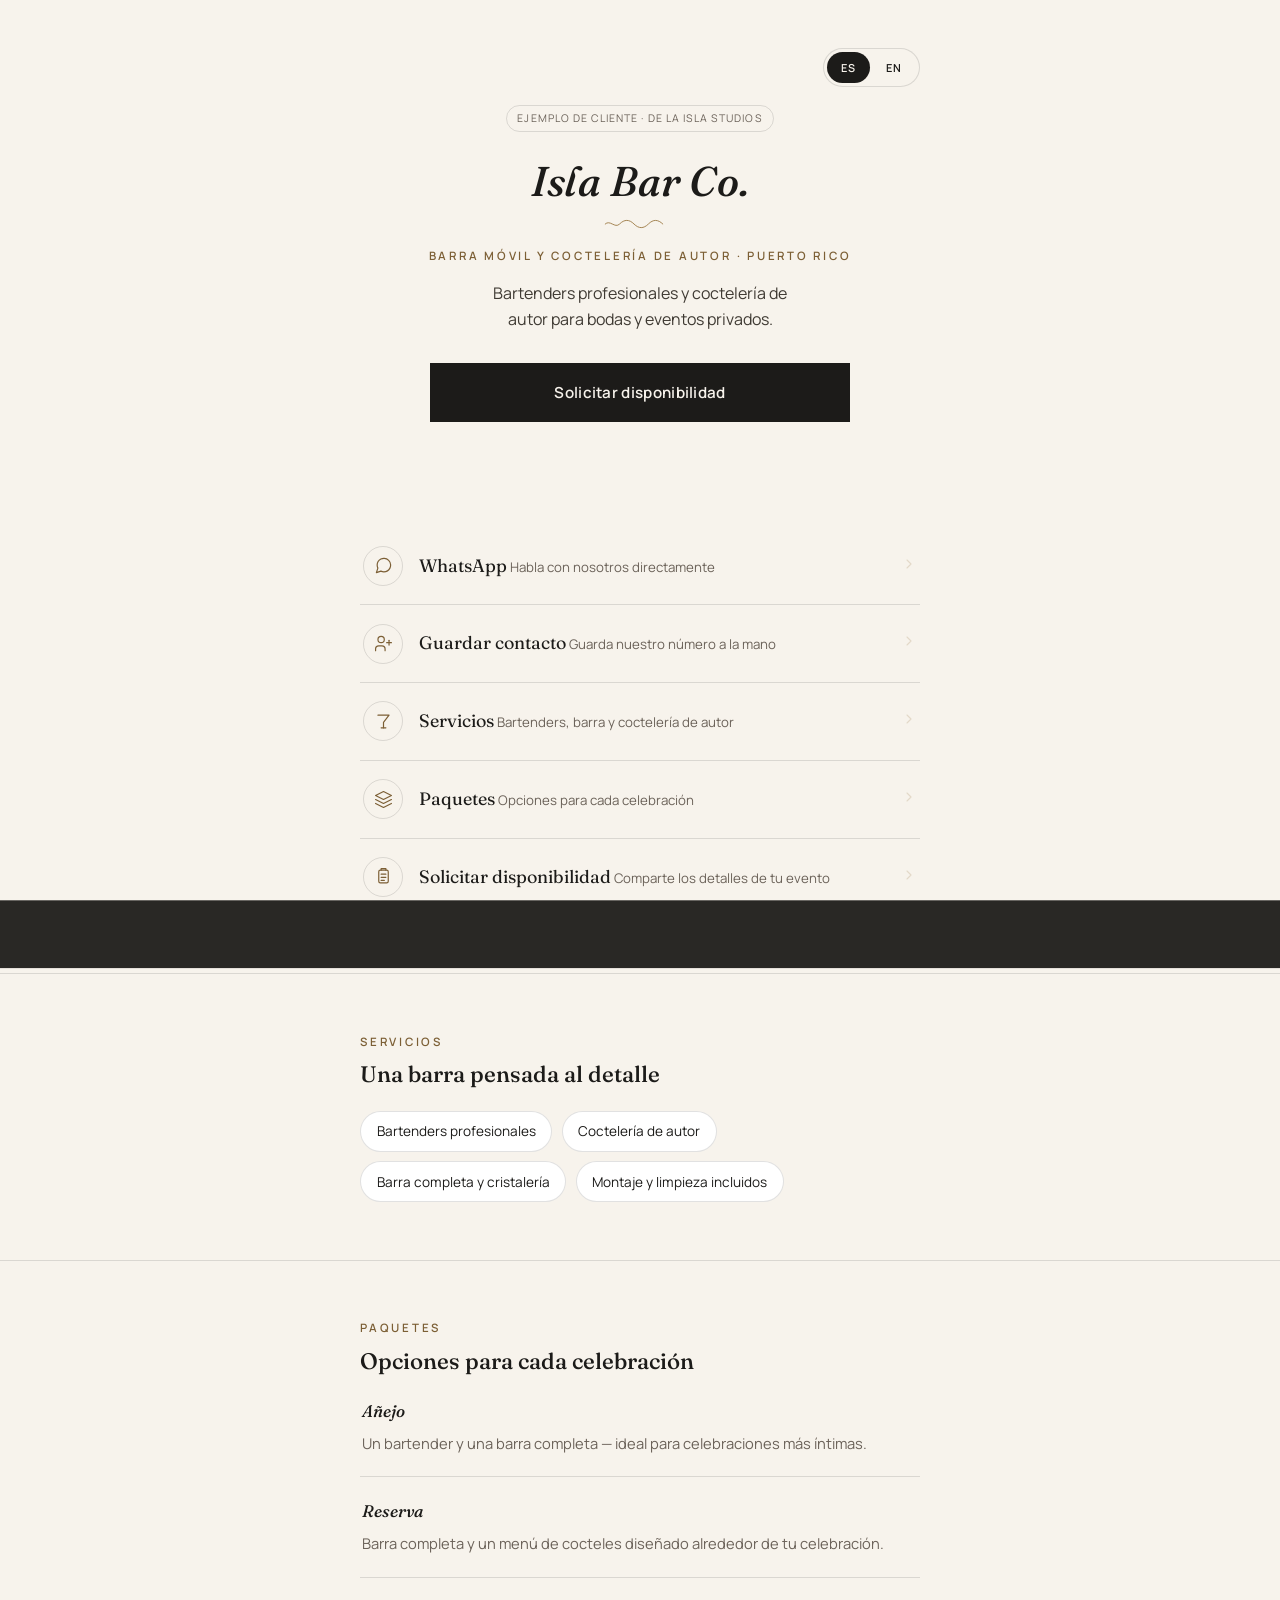
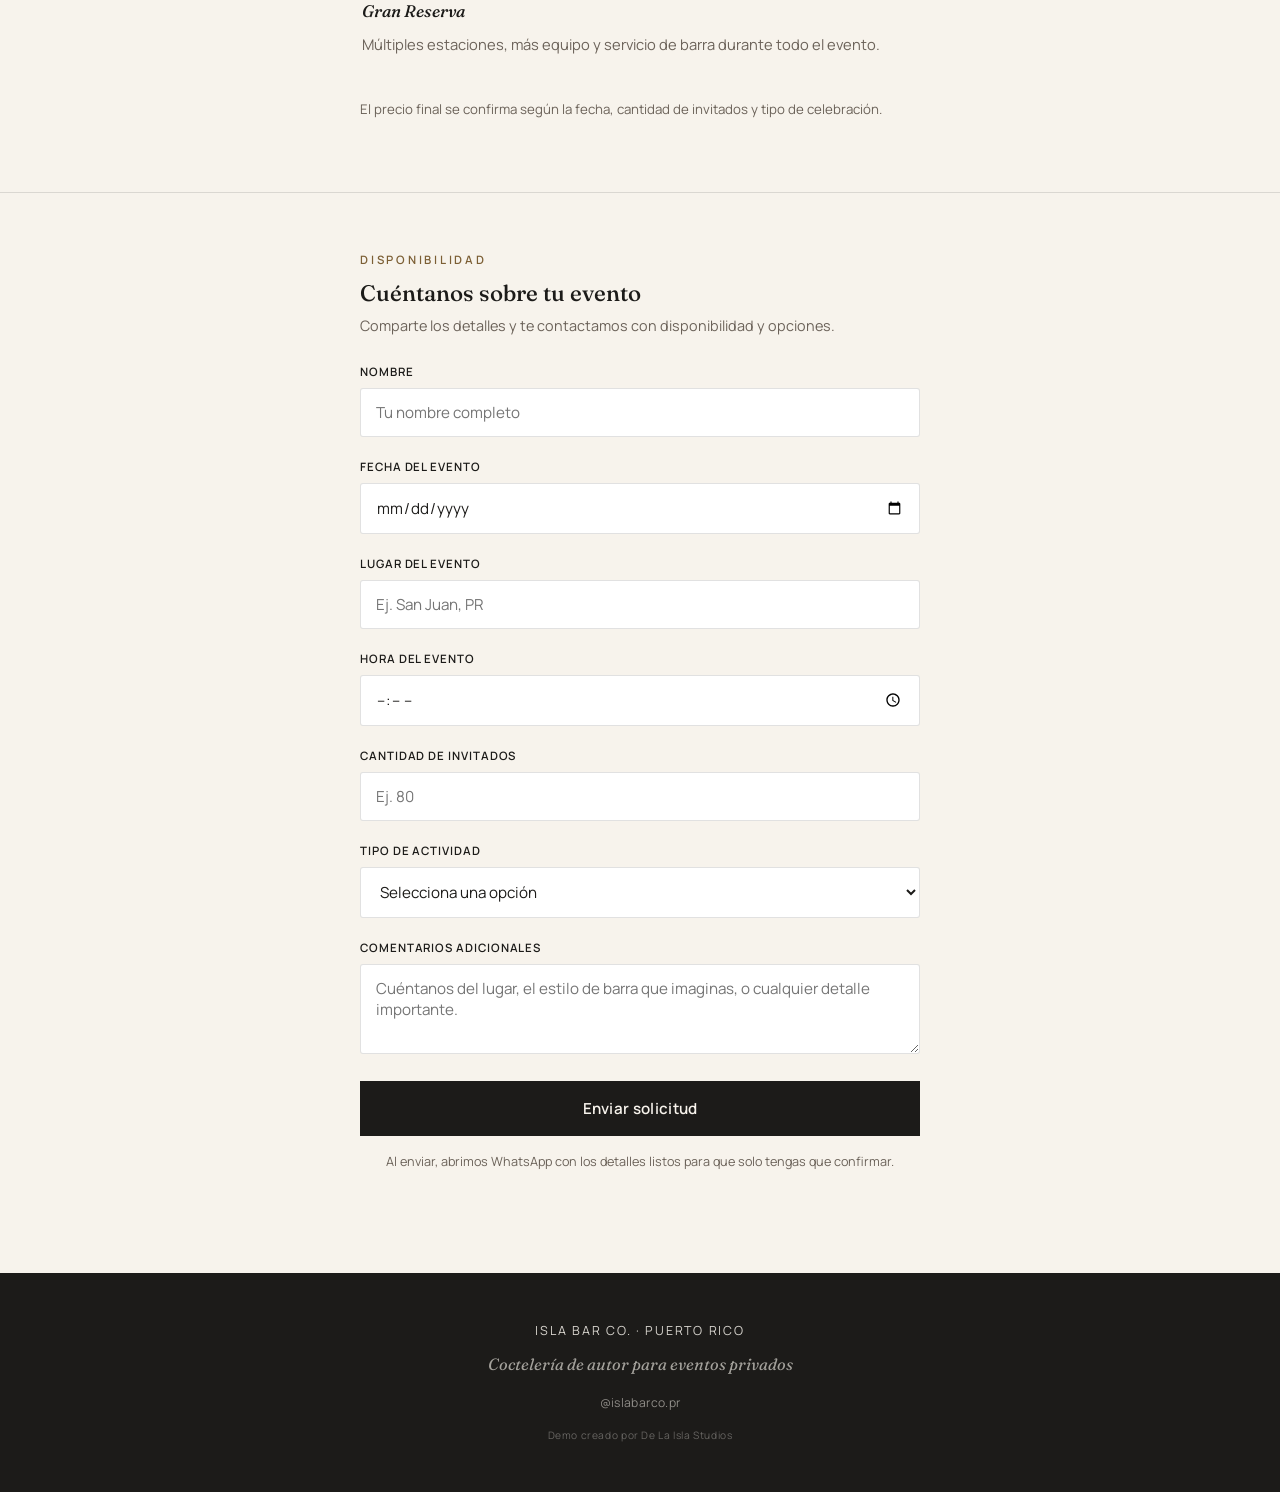
==== demos/mobile-bar/index.html @ 8f66ede6 "Initial Digital Business Card System structure" ====
<!DOCTYPE html>
<html lang="es" class="lang-es">
<head>
<meta charset="UTF-8">
<meta name="viewport" content="width=device-width, initial-scale=1, viewport-fit=cover">
<title>Isla Bar Co. | De La Isla Studios</title>
<meta name="description" content="Bartenders profesionales y coctelería de autor para bodas y eventos privados en Puerto Rico.">
<meta name="theme-color" content="#1C1B19">

<meta property="og:title" content="Isla Bar Co.">
<meta property="og:description" content="Bartenders profesionales y coctelería de autor para bodas y eventos privados en Puerto Rico.">
<meta property="og:type" content="profile">

<link rel="preconnect" href="https://fonts.googleapis.com">
<link rel="preconnect" href="https://fonts.gstatic.com" crossorigin>
<link href="https://fonts.googleapis.com/css2?family=Fraunces:ital,wght@0,400;0,500;0,600;1,400;1,500&family=Manrope:wght@300;400;500;600;700&display=swap" rel="stylesheet">

<style>
  :root{
    --ink:#1C1B19;
    --air:#F7F3EC;
    --brass:#9C7A45;
    --brass-deep:#7C5F35;
    --stone:#6B6259;
    --stone-soft:#E3D9C8;
    --line:rgba(28,27,25,.13);
    --display:"Fraunces", Georgia, serif;
    --body:"Manrope", system-ui, -apple-system, sans-serif;
    --safe-bottom:env(safe-area-inset-bottom, 0px);
  }

  *{box-sizing:border-box;}
  html{scroll-behavior:smooth;}
  body{
    margin:0;background:var(--air);color:var(--ink);
    font-family:var(--body);font-weight:400;
    line-height:1.65;-webkit-font-smoothing:antialiased;
    overflow-x:hidden;
  }
  img{display:block;max-width:100%;}
  a{color:inherit;text-decoration:none;}
  button{font-family:inherit;}

  html.lang-es .en{display:none !important;}
  html.lang-en .es{display:none !important;}

  :focus-visible{outline:2px solid var(--brass);outline-offset:3px;}

  h1,h2{font-family:var(--display);font-weight:500;margin:0;line-height:1.12;}
  p{margin:0 0 1em;}

  .sr-only{
    position:absolute;width:1px;height:1px;padding:0;margin:-1px;
    overflow:hidden;clip:rect(0,0,0,0);white-space:nowrap;border:0;
  }

  .wrap{max-width:600px;margin:0 auto;padding-inline:1.25rem;}

  .eyebrow{
    font-family:var(--body);font-weight:600;font-size:.72rem;
    letter-spacing:.24em;text-transform:uppercase;color:var(--brass-deep);
  }

  /* ---------- language toggle ---------- */
  .hero-utility{display:flex;justify-content:flex-end;margin-bottom:1rem;}
  .lang-toggle{
    display:flex;gap:2px;background:var(--air);
    border:1px solid var(--line);border-radius:999px;padding:3px;
  }
  .lang-toggle button{
    border:0;background:transparent;color:var(--ink);
    padding:8px 14px;font-size:11px;letter-spacing:.08em;font-weight:600;
    border-radius:999px;cursor:pointer;
  }
  html.lang-es .lang-toggle #btn-es,
  html.lang-en .lang-toggle #btn-en{background:var(--ink);color:var(--air);}

  /* ---------- buttons ---------- */
  .btn{
    display:flex;align-items:center;justify-content:center;gap:.6em;
    font-family:var(--body);font-weight:600;font-size:.95rem;
    letter-spacing:.02em;padding:1.05em 1.4em;
    border:1px solid var(--ink);background:var(--ink);color:var(--air);
    cursor:pointer;width:100%;transition:transform .15s ease,background .25s ease,opacity .2s ease;
  }
  .btn:active{transform:scale(.98);}
  .btn--ghost{background:transparent;color:var(--ink);border-color:var(--ink);}

  @media (hover:hover){
    .btn:hover{background:var(--brass-deep);border-color:var(--brass-deep);}
    .btn--ghost:hover{background:rgba(28,27,25,.05);border-color:var(--ink);}
  }

  .cta-stack{display:flex;flex-direction:column;gap:.65rem;}

  /* =========================================================
     HERO — brand block: wordmark, eyebrow, tagline, CTA
     ========================================================= */
  .hero{
    background:var(--air);color:var(--ink);
    text-align:center;
    padding:2.4rem 1.25rem 2.6rem;
  }

  .wordmark{
    font-family:var(--display);font-style:italic;font-weight:500;
    font-size:2.6rem;letter-spacing:.01em;display:inline-block;
  }
  .hero-wave{display:block;margin:.9rem auto 1.1rem;}
  .hero-eyebrow{display:block;margin-bottom:.9rem;}
  .hero-tagline{
    font-size:1rem;color:#3f3a33;
    max-width:32ch;margin:0 auto 1.9rem;
  }
  .hero .cta-stack{max-width:420px;margin:0 auto;}
  .demo-flag{
    display:inline-block;font-size:.66rem;letter-spacing:.1em;text-transform:uppercase;
    color:var(--stone);border:1px solid var(--line);border-radius:999px;
    padding:.35em 1em;margin-bottom:1.6rem;
  }

  /* =========================================================
     SECTION SHELL
     ========================================================= */
  .section{padding-block:3.1rem;}
  .section + .section{border-top:1px solid var(--line);}
  .section-head{margin-bottom:1.5rem;}
  .section-title{font-size:1.4rem;margin-top:.25rem;}
  .section-sub{font-size:.9rem;color:var(--stone);margin:.5rem 0 0;}

  /* =========================================================
     QUICK ACTIONS — the core navigation hub
     ========================================================= */
  .qa-list{display:flex;flex-direction:column;}
  .qa-item{
    display:flex;align-items:center;gap:1rem;
    padding:1.15rem .2rem;border-top:1px solid var(--line);
    transition:background .15s ease;
  }
  .qa-item:first-child{border-top:none;}
  .qa-item:active{background:rgba(28,27,25,.05);}
  @media (hover:hover){
    .qa-item:hover{background:rgba(28,27,25,.03);}
  }
  .qa-icon{
    flex-shrink:0;width:40px;height:40px;border-radius:50%;
    border:1px solid var(--line);display:flex;align-items:center;justify-content:center;
    color:var(--brass-deep);
  }
  .qa-icon svg{width:19px;height:19px;stroke:currentColor;fill:none;stroke-width:1.5;
    stroke-linecap:round;stroke-linejoin:round;}
  .qa-text{flex:1;min-width:0;}
  .qa-title{font-family:var(--display);font-size:1.12rem;line-height:1.2;}
  .qa-sub{font-size:.83rem;color:var(--stone);margin-top:.2rem;}
  .qa-chevron{flex-shrink:0;color:var(--stone-soft);}
  .qa-chevron svg{width:16px;height:16px;stroke:currentColor;fill:none;stroke-width:1.6;
    stroke-linecap:round;stroke-linejoin:round;}

  /* =========================================================
     SERVICIOS — chip list
     ========================================================= */
  .chip-list{display:flex;flex-wrap:wrap;gap:.6rem;}
  .chip{
    border:1px solid var(--line);padding:.6em 1.15em;font-size:.85rem;
    border-radius:999px;color:var(--ink);background:#fff;
  }

  /* =========================================================
     PAQUETES — simple tier list
     ========================================================= */
  .tier-list{display:flex;flex-direction:column;}
  .tier-item{padding:1.3rem .1rem;border-top:1px solid var(--line);}
  .tier-item:first-child{border-top:none;padding-top:0;}
  .tier-name{
    font-family:var(--display);font-style:italic;font-weight:500;font-size:1.05rem;
    color:var(--ink);margin-bottom:.35rem;
  }
  .tier-desc{font-size:.92rem;color:var(--stone);margin:0;}
  .tier-note{font-size:.83rem;color:var(--stone);margin-top:1.4rem;}

  /* =========================================================
     FORM — availability request
     ========================================================= */
  .form-field{margin-bottom:1.25rem;}
  .form-field label{
    display:block;font-size:.72rem;font-weight:600;letter-spacing:.08em;
    text-transform:uppercase;color:var(--ink);margin-bottom:.45rem;
  }
  .form-field input,
  .form-field select,
  .form-field textarea{
    width:100%;padding:.85em 1em;border:1px solid var(--line);
    background:#fff;font-family:var(--body);font-size:.95rem;
    color:var(--ink);border-radius:3px;transition:border-color .15s ease;
  }
  .form-field input:focus,
  .form-field select:focus,
  .form-field textarea:focus{border-color:var(--brass);}
  .form-field textarea{resize:vertical;min-height:90px;}
  .form-note{font-size:.79rem;color:var(--stone);margin-top:1rem;text-align:center;}
  .form-status{
    font-size:.85rem;color:var(--brass-deep);text-align:center;margin-top:.7rem;min-height:1.2em;
  }

  footer{text-align:center;padding:3rem 1.25rem calc(3rem + var(--safe-bottom));background:var(--ink);}
  .footer-brand{
    font-size:.78rem;letter-spacing:.14em;text-transform:uppercase;
    color:rgba(247,243,236,.85);margin:0 0 .6rem;
  }
  .footer-tagline{
    font-family:var(--display);font-style:italic;font-size:1.02rem;
    color:rgba(247,243,236,.62);margin:0 0 .9rem;
  }
  .footer-instagram{
    display:block;font-family:var(--body);font-weight:400;
    font-size:.76rem;letter-spacing:.03em;
    color:rgba(247,243,236,.52);margin:0 0 .9rem;
    text-decoration:none;
  }
  .footer-credit{
    font-size:.64rem;letter-spacing:.06em;text-transform:none;
    color:rgba(247,243,236,.34);margin:0;
  }

  /* =========================================================
     STICKY BOTTOM BAR
     ========================================================= */
  .sticky-bar{
    position:fixed;left:0;right:0;bottom:0;z-index:10;
    background:rgba(28,27,25,.94);backdrop-filter:blur(10px);
    padding:.7rem .9rem calc(.7rem + var(--safe-bottom));
    transform:translateY(100%);transition:transform .3s ease;
    display:flex;gap:.5rem;
  }
  .sticky-bar.visible{transform:translateY(0);}
  .sticky-bar .btn{padding:.85em 1em;font-size:.82rem;background:var(--air);color:var(--ink);border-color:var(--air);}
  .sticky-bar .btn--ghost{background:transparent;border-color:rgba(247,243,236,.4);color:var(--air);}
  @media (hover:hover){
    .sticky-bar .btn:hover{background:var(--brass);border-color:var(--brass);color:var(--air);}
    .sticky-bar .btn--ghost:hover{background:rgba(247,243,236,.08);border-color:rgba(247,243,236,.6);}
  }

  @media (prefers-reduced-motion:reduce){
    *{scroll-behavior:auto !important;transition:none !important;}
  }

  @media (min-width:640px){
    .hero{padding-top:3rem;padding-bottom:3rem;}
    .section{padding-block:3.6rem;}
  }
</style>
</head>
<body>

<!-- =========================================================
     HERO — brand block. Wordmark, positioning, primary CTA.
     ========================================================= -->
<section class="hero">
  <div class="wrap">
    <div class="hero-utility">
      <div class="lang-toggle" role="group" aria-label="Idioma / Language">
        <button id="btn-es" aria-pressed="true">ES</button>
        <button id="btn-en" aria-pressed="false">EN</button>
      </div>
    </div>

    <span class="demo-flag">
      <span class="es">Ejemplo de cliente</span><span class="en">Example client</span> · De La Isla Studios
    </span>

    <h1><span class="wordmark">Isla Bar Co.</span></h1>

    <svg class="hero-wave" width="72" height="10" viewBox="0 0 120 12" aria-hidden="true">
      <path d="M2 6c8-8 16 8 24 0s16-8 24 0 16 8 24 0 16-8 24 0" fill="none" stroke="#9C7A45" stroke-width="1.5" stroke-linecap="round"/>
    </svg>

    <p class="eyebrow hero-eyebrow">
      <span class="es">Barra móvil y coctelería de autor · Puerto Rico</span><span class="en">Mobile Bar &amp; Craft Cocktails · Puerto Rico</span>
    </p>

    <p class="hero-tagline">
      <span class="es">Bartenders profesionales y coctelería de autor para bodas y eventos privados.</span>
      <span class="en">Professional bartenders and craft cocktails for weddings and private events.</span>
    </p>

    <div class="cta-stack">
      <a class="btn" href="#cotizacion">
        <span class="es">Solicitar disponibilidad</span><span class="en">Request availability</span>
      </a>
    </div>
  </div>
</section>

<main>

<!-- =========================================================
     QUICK ACTIONS — the navigation hub
     ========================================================= -->
<section class="section" id="quick-actions">
  <div class="wrap">
    <h2 class="sr-only"><span class="es">Accesos rápidos</span><span class="en">Quick actions</span></h2>
    <div class="qa-list">

      <a class="qa-item wa-link" data-msg-es="Hola, vi la tarjeta digital de Isla Bar Co. y quisiera preguntar por disponibilidad para mi evento." data-msg-en="Hi, I saw the Isla Bar Co. digital card and wanted to ask about availability for my event."
         href="#" target="_blank" rel="noopener">
        <span class="qa-icon" aria-hidden="true">
          <svg viewBox="0 0 24 24"><path d="M21 11.5a8.38 8.38 0 0 1-.9 3.8 8.5 8.5 0 0 1-7.6 4.7 8.38 8.38 0 0 1-3.8-.9L3 21l1.9-5.7a8.38 8.38 0 0 1-.9-3.8 8.5 8.5 0 0 1 4.7-7.6 8.38 8.38 0 0 1 3.8-.9h.5a8.48 8.48 0 0 1 8 8v.5z"/></svg>
        </span>
        <span class="qa-text">
          <span class="qa-title">WhatsApp</span>
          <span class="qa-sub"><span class="es">Habla con nosotros directamente</span><span class="en">Message us directly</span></span>
        </span>
        <span class="qa-chevron" aria-hidden="true"><svg viewBox="0 0 24 24"><path d="M9 18l6-6-6-6"/></svg></span>
      </a>

      <a class="qa-item" href="./islabarco.vcf">
        <span class="qa-icon" aria-hidden="true">
          <svg viewBox="0 0 24 24"><circle cx="9" cy="7" r="4"/><path d="M2 21v-2a4 4 0 0 1 4-4h4a4 4 0 0 1 4 4v2"/><path d="M19 8v6"/><path d="M22 11h-6"/></svg>
        </span>
        <span class="qa-text">
          <span class="qa-title"><span class="es">Guardar contacto</span><span class="en">Save contact</span></span>
          <span class="qa-sub"><span class="es">Guarda nuestro número a la mano</span><span class="en">Keep our number on hand</span></span>
        </span>
        <span class="qa-chevron" aria-hidden="true"><svg viewBox="0 0 24 24"><path d="M9 18l6-6-6-6"/></svg></span>
      </a>

      <a class="qa-item" href="#servicios">
        <span class="qa-icon" aria-hidden="true">
          <svg viewBox="0 0 24 24"><path d="M5 4h14l-7 9v7"/><path d="M9 20h6"/></svg>
        </span>
        <span class="qa-text">
          <span class="qa-title"><span class="es">Servicios</span><span class="en">Services</span></span>
          <span class="qa-sub"><span class="es">Bartenders, barra y coctelería de autor</span><span class="en">Bartenders, bar setup and craft cocktails</span></span>
        </span>
        <span class="qa-chevron" aria-hidden="true"><svg viewBox="0 0 24 24"><path d="M9 18l6-6-6-6"/></svg></span>
      </a>

      <a class="qa-item" href="#paquetes">
        <span class="qa-icon" aria-hidden="true">
          <svg viewBox="0 0 24 24"><path d="M12 2 2 7l10 5 10-5-10-5z"/><path d="M2 17l10 5 10-5"/><path d="M2 12l10 5 10-5"/></svg>
        </span>
        <span class="qa-text">
          <span class="qa-title"><span class="es">Paquetes</span><span class="en">Packages</span></span>
          <span class="qa-sub"><span class="es">Opciones para cada celebración</span><span class="en">Options for every celebration</span></span>
        </span>
        <span class="qa-chevron" aria-hidden="true"><svg viewBox="0 0 24 24"><path d="M9 18l6-6-6-6"/></svg></span>
      </a>

      <a class="qa-item" href="#cotizacion">
        <span class="qa-icon" aria-hidden="true">
          <svg viewBox="0 0 24 24"><rect x="6" y="4" width="12" height="16" rx="2"/><path d="M9 4V2h6v2"/><path d="M9 9h6"/><path d="M9 13h6"/><path d="M9 17h4"/></svg>
        </span>
        <span class="qa-text">
          <span class="qa-title"><span class="es">Solicitar disponibilidad</span><span class="en">Request availability</span></span>
          <span class="qa-sub"><span class="es">Comparte los detalles de tu evento</span><span class="en">Share the details of your event</span></span>
        </span>
        <span class="qa-chevron" aria-hidden="true"><svg viewBox="0 0 24 24"><path d="M9 18l6-6-6-6"/></svg></span>
      </a>

    </div>
  </div>
</section>

<!-- =========================================================
     SERVICIOS — short preview, no long descriptions
     ========================================================= -->
<section class="section" id="servicios">
  <div class="wrap">
    <div class="section-head">
      <p class="eyebrow"><span class="es">Servicios</span><span class="en">Services</span></p>
      <h2 class="section-title"><span class="es">Una barra pensada al detalle</span><span class="en">A bar built around the details</span></h2>
    </div>
    <div class="chip-list">
      <span class="chip"><span class="es">Bartenders profesionales</span><span class="en">Professional bartenders</span></span>
      <span class="chip"><span class="es">Coctelería de autor</span><span class="en">Craft cocktails</span></span>
      <span class="chip"><span class="es">Barra completa y cristalería</span><span class="en">Full bar and glassware</span></span>
      <span class="chip"><span class="es">Montaje y limpieza incluidos</span><span class="en">Setup and cleanup included</span></span>
    </div>
  </div>
</section>

<!-- =========================================================
     PAQUETES — short tier preview, no fixed pricing
     ========================================================= -->
<section class="section" id="paquetes">
  <div class="wrap">
    <div class="section-head">
      <p class="eyebrow"><span class="es">Paquetes</span><span class="en">Packages</span></p>
      <h2 class="section-title"><span class="es">Opciones para cada celebración</span><span class="en">Options for every celebration</span></h2>
    </div>
    <div class="tier-list">
      <div class="tier-item">
        <p class="tier-name">Añejo</p>
        <p class="tier-desc">
          <span class="es">Un bartender y una barra completa — ideal para celebraciones más íntimas.</span>
          <span class="en">One bartender and a complete bar — well suited to smaller, more intimate celebrations.</span>
        </p>
      </div>
      <div class="tier-item">
        <p class="tier-name">Reserva</p>
        <p class="tier-desc">
          <span class="es">Barra completa y un menú de cocteles diseñado alrededor de tu celebración.</span>
          <span class="en">A full bar with a cocktail menu built around your celebration.</span>
        </p>
      </div>
      <div class="tier-item">
        <p class="tier-name">Gran Reserva</p>
        <p class="tier-desc">
          <span class="es">Múltiples estaciones, más equipo y servicio de barra durante todo el evento.</span>
          <span class="en">Multiple stations, a larger team, and bar service that runs the length of the event.</span>
        </p>
      </div>
    </div>
    <p class="tier-note">
      <span class="es">El precio final se confirma según la fecha, cantidad de invitados y tipo de celebración.</span>
      <span class="en">Final pricing is confirmed based on date, guest count, and type of celebration.</span>
    </p>
  </div>
</section>

<!-- =========================================================
     COTIZACIÓN / AVAILABILITY — core intake form
     ========================================================= -->
<section class="section" id="cotizacion">
  <div class="wrap">
    <div class="section-head">
      <p class="eyebrow"><span class="es">Disponibilidad</span><span class="en">Availability</span></p>
      <h2 class="section-title"><span class="es">Cuéntanos sobre tu evento</span><span class="en">Tell us about your event</span></h2>
      <p class="section-sub">
        <span class="es">Comparte los detalles y te contactamos con disponibilidad y opciones.</span>
        <span class="en">Share a few details and we'll follow up with availability and options.</span>
      </p>
    </div>

    <form id="quoteForm">
      <div class="form-field">
        <label for="f-nombre"><span class="es">Nombre</span><span class="en">Name</span></label>
        <input type="text" id="f-nombre" name="nombre" data-ph-es="Tu nombre completo" data-ph-en="Your full name" required>
      </div>

      <div class="form-field">
        <label for="f-fecha"><span class="es">Fecha del evento</span><span class="en">Event date</span></label>
        <input type="date" id="f-fecha" name="fecha" required>
      </div>

      <div class="form-field">
        <label for="f-lugar"><span class="es">Lugar del evento</span><span class="en">Event location</span></label>
        <input type="text" id="f-lugar" name="lugar" data-ph-es="Ej. San Juan, PR" data-ph-en="E.g. San Juan, PR" required>
      </div>

      <div class="form-field">
        <label for="f-hora"><span class="es">Hora del evento</span><span class="en">Event time</span></label>
        <input type="time" id="f-hora" name="hora" required>
      </div>

      <div class="form-field">
        <label for="f-invitados"><span class="es">Cantidad de invitados</span><span class="en">Guest count</span></label>
        <input type="number" id="f-invitados" name="invitados" min="1" data-ph-es="Ej. 80" data-ph-en="E.g. 80" required>
      </div>

      <div class="form-field">
        <label for="f-tipo"><span class="es">Tipo de actividad</span><span class="en">Type of event</span></label>
        <select id="f-tipo" name="tipo" required>
          <option value="" disabled selected></option>
          <option value="boda"></option>
          <option value="cumpleanos"></option>
          <option value="corporativo"></option>
          <option value="graduacion"></option>
          <option value="babyshower"></option>
          <option value="otro"></option>
        </select>
      </div>

      <div class="form-field">
        <label for="f-comentarios"><span class="es">Comentarios adicionales</span><span class="en">Additional notes</span></label>
        <textarea id="f-comentarios" name="comentarios" data-ph-es="Cuéntanos del lugar, el estilo de barra que imaginas, o cualquier detalle importante." data-ph-en="Tell us about the venue, the style of bar you're imagining, or anything else we should know."></textarea>
      </div>

      <div class="cta-stack">
        <button type="submit" class="btn"><span class="es">Enviar solicitud</span><span class="en">Send request</span></button>
      </div>

      <p class="form-note">
        <span class="es">Al enviar, abrimos WhatsApp con los detalles listos para que solo tengas que confirmar.</span>
        <span class="en">Submitting opens WhatsApp with everything filled in, ready for you to confirm.</span>
      </p>
      <p class="form-status" id="formStatus" role="status" aria-live="polite"></p>
    </form>
  </div>
</section>

</main>

<footer id="pageEnd">
  <p class="footer-brand">Isla Bar Co. · Puerto Rico</p>
  <p class="footer-tagline"><span class="es">Coctelería de autor para eventos privados</span><span class="en">Craft cocktails for private events</span></p>
  <a class="footer-instagram" href="https://www.instagram.com/islabarco.pr/" target="_blank" rel="noopener">@islabarco.pr</a>
  <p class="footer-credit"><span class="es">Demo creado por De La Isla Studios</span><span class="en">Demo built by De La Isla Studios</span></p>
</footer>

<!-- =========================================================
     STICKY BOTTOM BAR
     ========================================================= -->
<div class="sticky-bar" id="stickyBar">
  <a class="btn" style="flex:1.4;" href="#cotizacion">
    <span class="es">Solicitar disponibilidad</span><span class="en">Request availability</span>
  </a>
  <a class="btn btn--ghost wa-link" style="flex:1;" data-msg-es="Hola, vi la tarjeta digital de Isla Bar Co. y quisiera preguntar por disponibilidad para mi evento." data-msg-en="Hi, I saw the Isla Bar Co. digital card and wanted to ask about availability for my event."
     href="#" target="_blank" rel="noopener">WhatsApp</a>
</div>

<script>
  var WA_NUMBER = "17870000000";

  var ACTIVITY_LABELS = {
    es: {
      placeholder:"Selecciona una opción",
      boda:"Boda",
      cumpleanos:"Cumpleaños",
      corporativo:"Corporativo",
      graduacion:"Graduación",
      babyshower:"Baby shower / Gender reveal",
      otro:"Otro"
    },
    en: {
      placeholder:"Select an option",
      boda:"Wedding",
      cumpleanos:"Birthday",
      corporativo:"Corporate",
      graduacion:"Graduation",
      babyshower:"Baby shower / Gender reveal",
      otro:"Other"
    }
  };

  function currentLang(){
    return document.documentElement.classList.contains("lang-en") ? "en" : "es";
  }

  // language toggle — mirrors the Altura card: .lang-es / .lang-en on <html>, no reload
  (function(){
    var root = document.documentElement;
    var bEs = document.getElementById("btn-es");
    var bEn = document.getElementById("btn-en");

    function updateWhatsAppLinks(lang){
      document.querySelectorAll(".wa-link").forEach(function(link){
        var msg = lang === "en" ? link.getAttribute("data-msg-en") : link.getAttribute("data-msg-es");
        link.setAttribute("href", "https://wa.me/" + WA_NUMBER + "?text=" + encodeURIComponent(msg));
      });
    }

    function updatePlaceholders(lang){
      document.querySelectorAll("[data-ph-es]").forEach(function(field){
        var ph = lang === "en" ? field.getAttribute("data-ph-en") : field.getAttribute("data-ph-es");
        field.setAttribute("placeholder", ph);
      });
    }

    function updateActivityOptions(lang){
      var select = document.getElementById("f-tipo");
      if(!select){ return; }
      var labels = ACTIVITY_LABELS[lang];

      Array.prototype.forEach.call(select.options, function(option){
        if(option.value === ""){
          option.text = labels.placeholder;
        } else if(labels[option.value]){
          option.text = labels[option.value];
        }
      });
    }

    function setLang(lang){
      root.classList.remove("lang-es", "lang-en");
      root.classList.add("lang-" + lang);
      root.setAttribute("lang", lang);
      bEs.setAttribute("aria-pressed", String(lang === "es"));
      bEn.setAttribute("aria-pressed", String(lang === "en"));

      try{
        window.localStorage.setItem("islabar-card-lang", lang);
      }catch(e){}

      updateWhatsAppLinks(lang);
      updatePlaceholders(lang);
      updateActivityOptions(lang);
    }

    bEs.addEventListener("click", function(){ setLang("es"); });
    bEn.addEventListener("click", function(){ setLang("en"); });

    try{
      var saved = window.localStorage.getItem("islabar-card-lang");
      setLang(saved === "en" ? "en" : "es");
    }catch(e){
      setLang("es");
    }
  })();

  // sticky bar: hidden while hero CTA / final footer are in view, visible otherwise
  (function(){
    var bar = document.getElementById("stickyBar");
    var hero = document.querySelector(".hero");
    var finalCta = document.getElementById("pageEnd");
    if(!bar || !hero || !finalCta){ return; }

    var heroVisible = true;
    var finalVisible = false;

    function update(){
      bar.classList.toggle("visible", !heroVisible && !finalVisible);
    }

    var heroObserver = new IntersectionObserver(function(entries){
      heroVisible = entries[0].isIntersecting;
      update();
    });
    heroObserver.observe(hero);

    var finalObserver = new IntersectionObserver(function(entries){
      finalVisible = entries[0].isIntersecting;
      update();
    }, { rootMargin: "0px" });
    finalObserver.observe(finalCta);
  })();

  // availability form: build a structured, language-aware WhatsApp message from the intake fields
  (function(){
    var form = document.getElementById("quoteForm");
    var status = document.getElementById("formStatus");
    if(!form){ return; }

    form.addEventListener("submit", function(e){
      e.preventDefault();

      var lang = currentLang();

      var nombre = document.getElementById("f-nombre").value.trim();
      var fecha = document.getElementById("f-fecha").value;
      var lugar = document.getElementById("f-lugar").value.trim();
      var hora = document.getElementById("f-hora").value;
      var invitados = document.getElementById("f-invitados").value;
      var tipoSelect = document.getElementById("f-tipo");
      var tipo = tipoSelect.options[tipoSelect.selectedIndex].text;
      var comentarios = document.getElementById("f-comentarios").value.trim();

      var lines;

      if(lang === "en"){
        lines = [
          "Hi, I'd like to request availability for my event with Isla Bar Co.",
          "",
          "Name: " + nombre,
          "Event date: " + fecha,
          "Event location: " + lugar,
          "Event time: " + hora,
          "Guest count: " + invitados,
          "Type of event: " + tipo
        ];
        if(comentarios){
          lines.push("Additional notes: " + comentarios);
        }
      } else {
        lines = [
          "Hola, quisiera solicitar disponibilidad para mi evento con Isla Bar Co.",
          "",
          "Nombre: " + nombre,
          "Fecha del evento: " + fecha,
          "Lugar del evento: " + lugar,
          "Hora del evento: " + hora,
          "Cantidad de invitados: " + invitados,
          "Tipo de actividad: " + tipo
        ];
        if(comentarios){
          lines.push("Comentarios adicionales: " + comentarios);
        }
      }

      var message = encodeURIComponent(lines.join("\n"));
      var url = "https://wa.me/" + WA_NUMBER + "?text=" + message;

      status.textContent = lang === "en"
        ? "Great — opening WhatsApp with your event details."
        : "Perfecto — abriendo WhatsApp con los detalles de tu evento.";

      window.open(url, "_blank");
    });
  })();
</script>

</body>
</html>
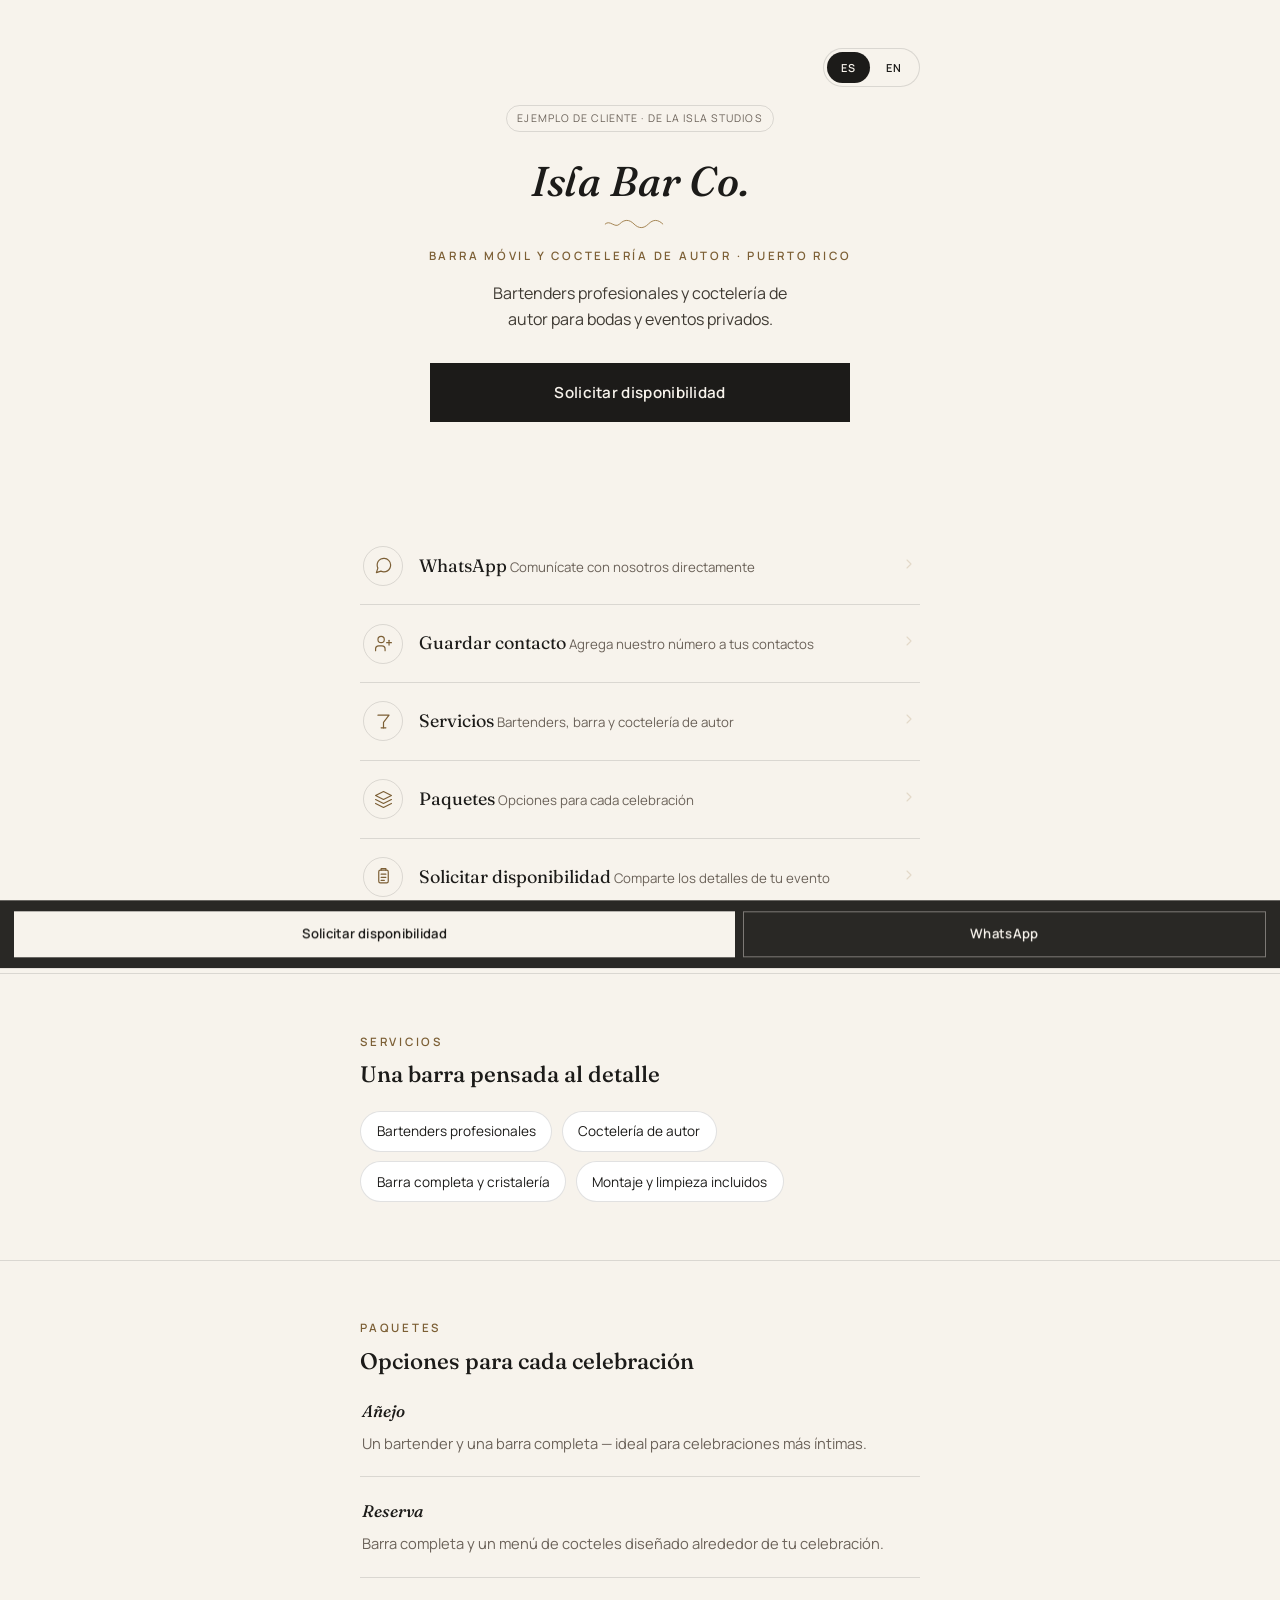
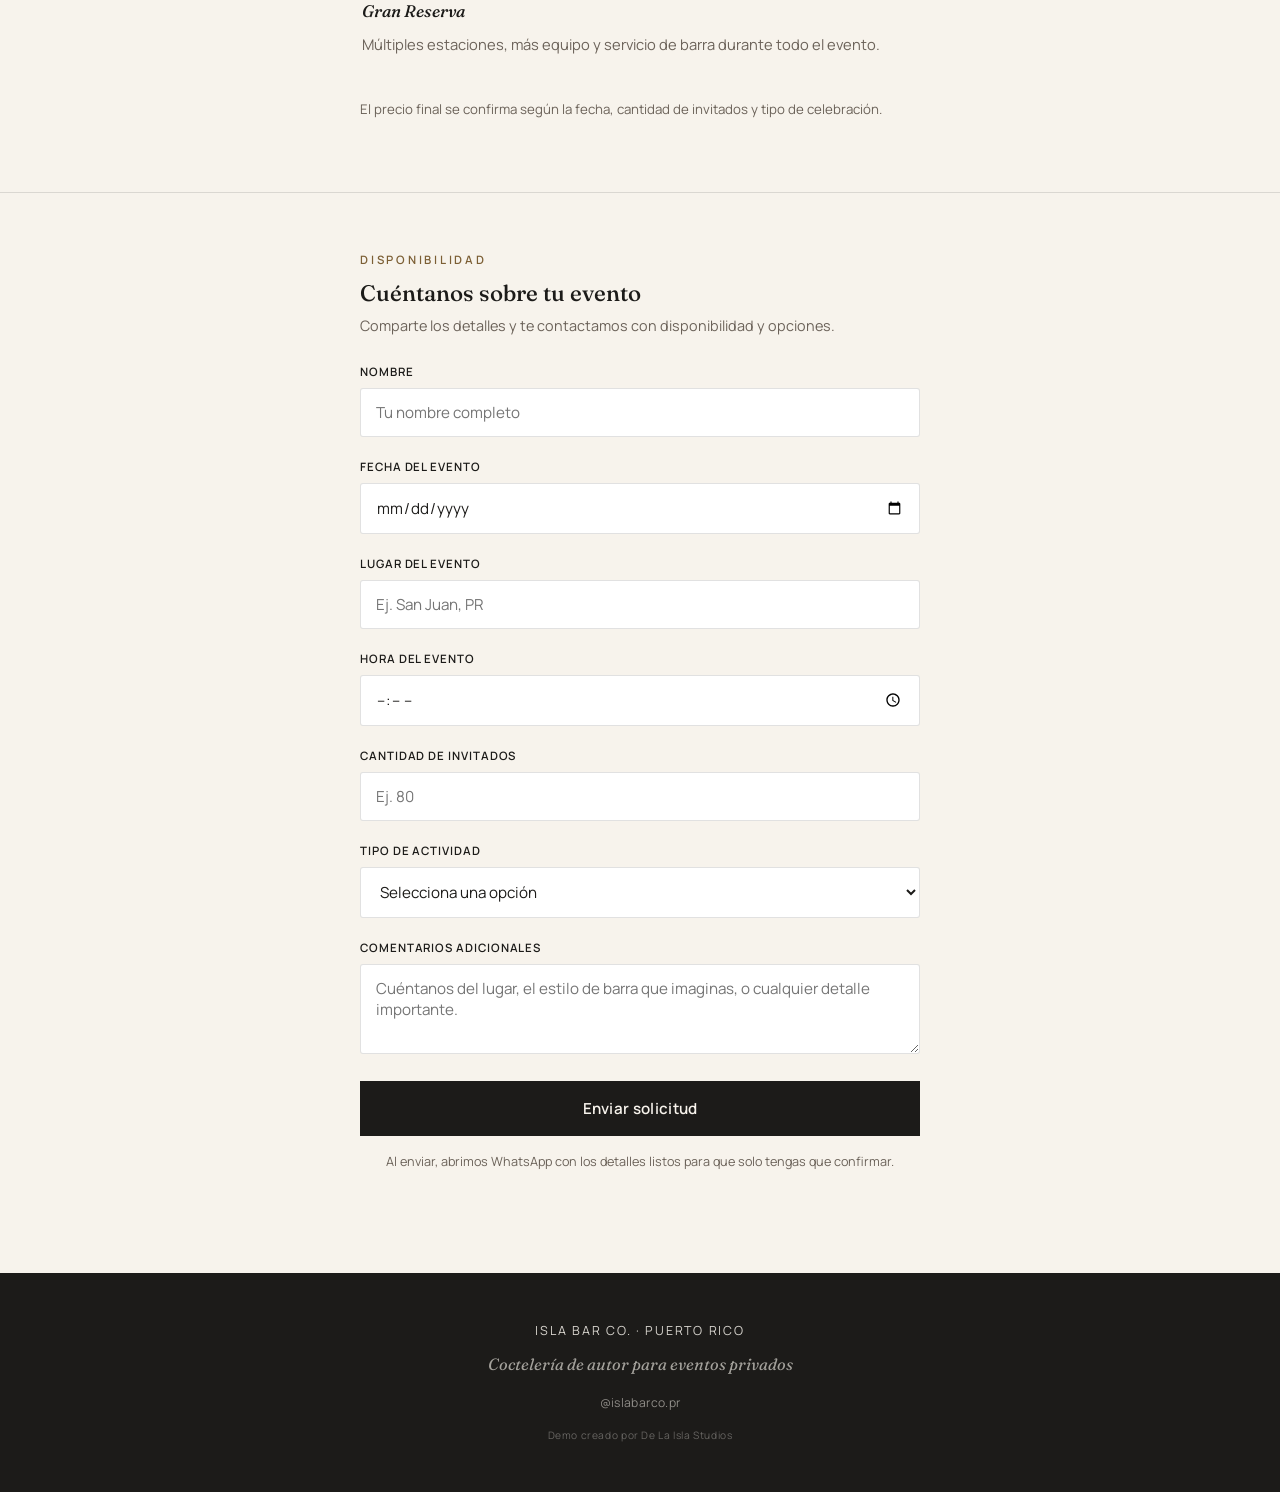
==== commit 738d2f9e: "Finalize mobile bar demo" ====
--- a/demos/mobile-bar/index.html
+++ b/demos/mobile-bar/index.html
@@ -308,7 +308,7 @@
         </span>
         <span class="qa-text">
           <span class="qa-title">WhatsApp</span>
-          <span class="qa-sub"><span class="es">Habla con nosotros directamente</span><span class="en">Message us directly</span></span>
+          <span class="qa-sub"><span class="es">Comunícate con nosotros directamente</span><span class="en">Message us directly</span></span>
         </span>
         <span class="qa-chevron" aria-hidden="true"><svg viewBox="0 0 24 24"><path d="M9 18l6-6-6-6"/></svg></span>
       </a>
@@ -319,7 +319,7 @@
         </span>
         <span class="qa-text">
           <span class="qa-title"><span class="es">Guardar contacto</span><span class="en">Save contact</span></span>
-          <span class="qa-sub"><span class="es">Guarda nuestro número a la mano</span><span class="en">Keep our number on hand</span></span>
+          <span class="qa-sub"><span class="es">Agrega nuestro número a tus contactos</span><span class="en">Add our number to your contacts</span></span>
         </span>
         <span class="qa-chevron" aria-hidden="true"><svg viewBox="0 0 24 24"><path d="M9 18l6-6-6-6"/></svg></span>
       </a>
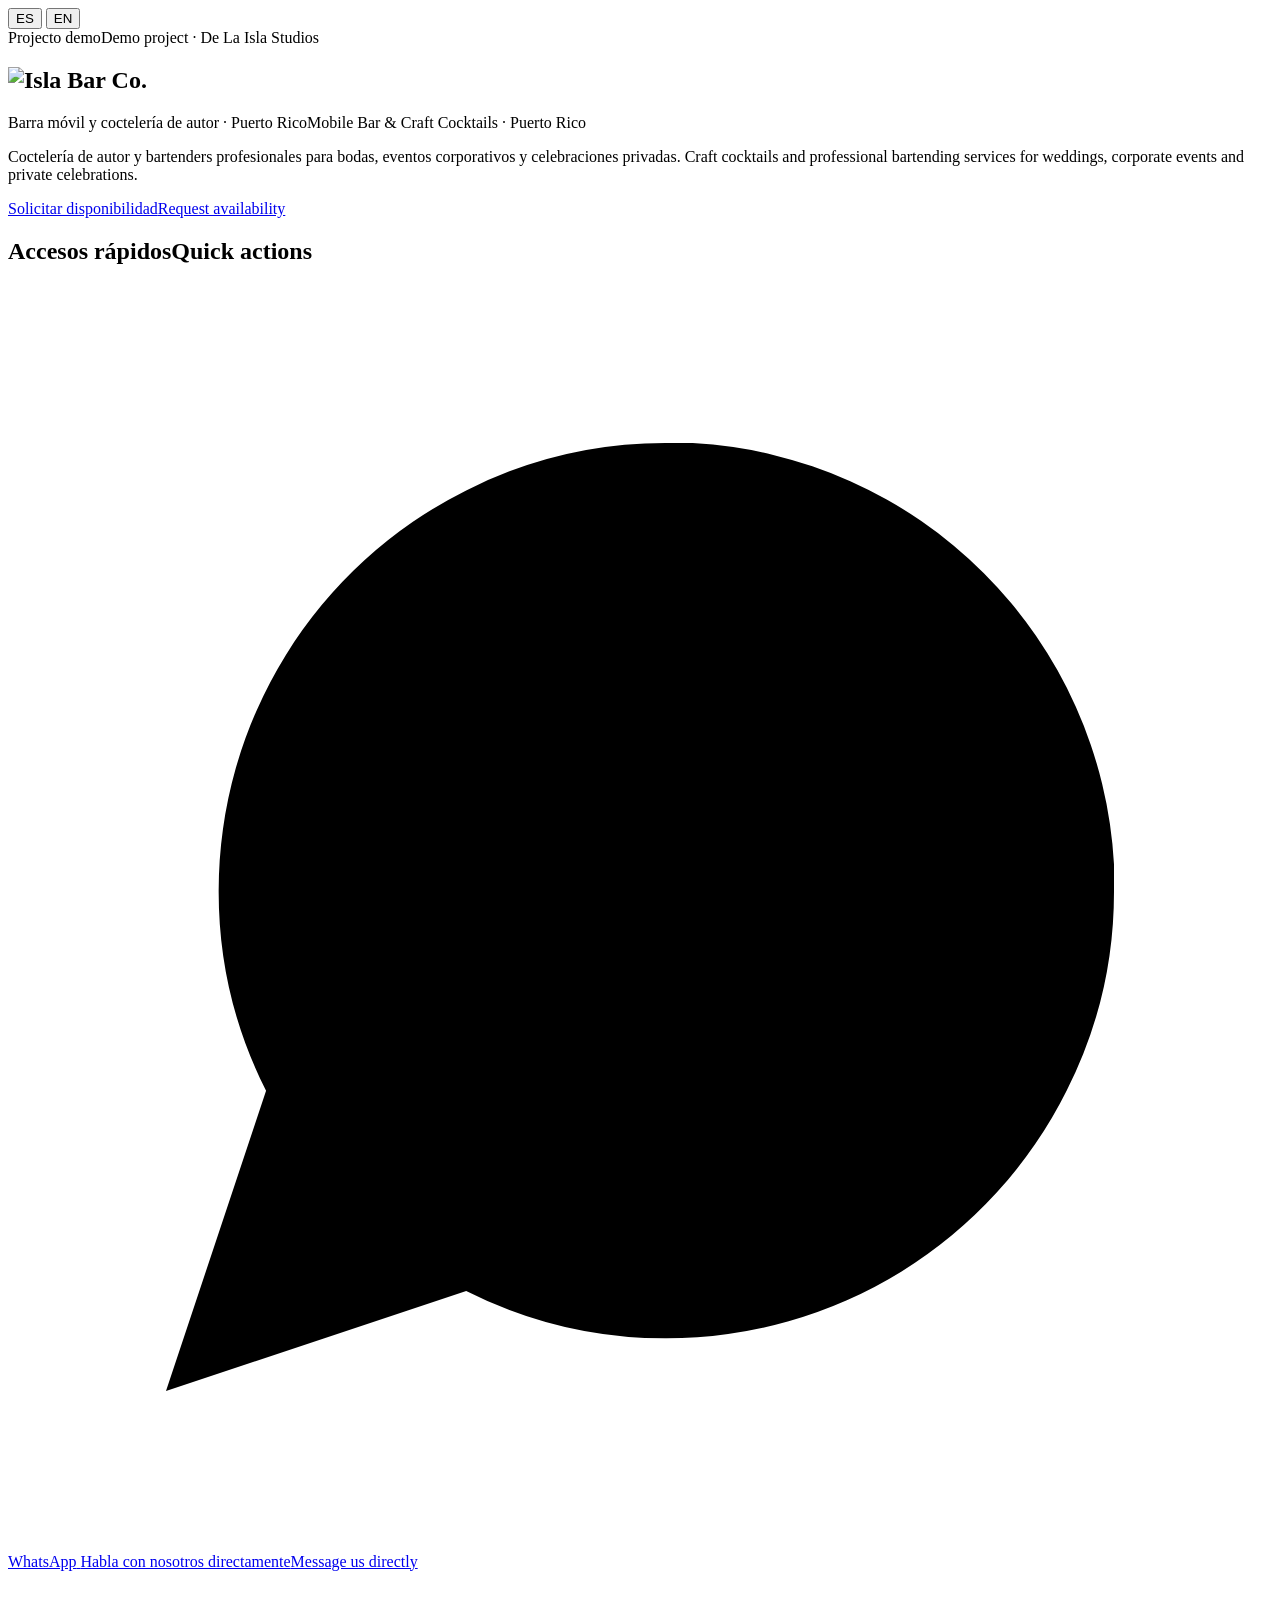
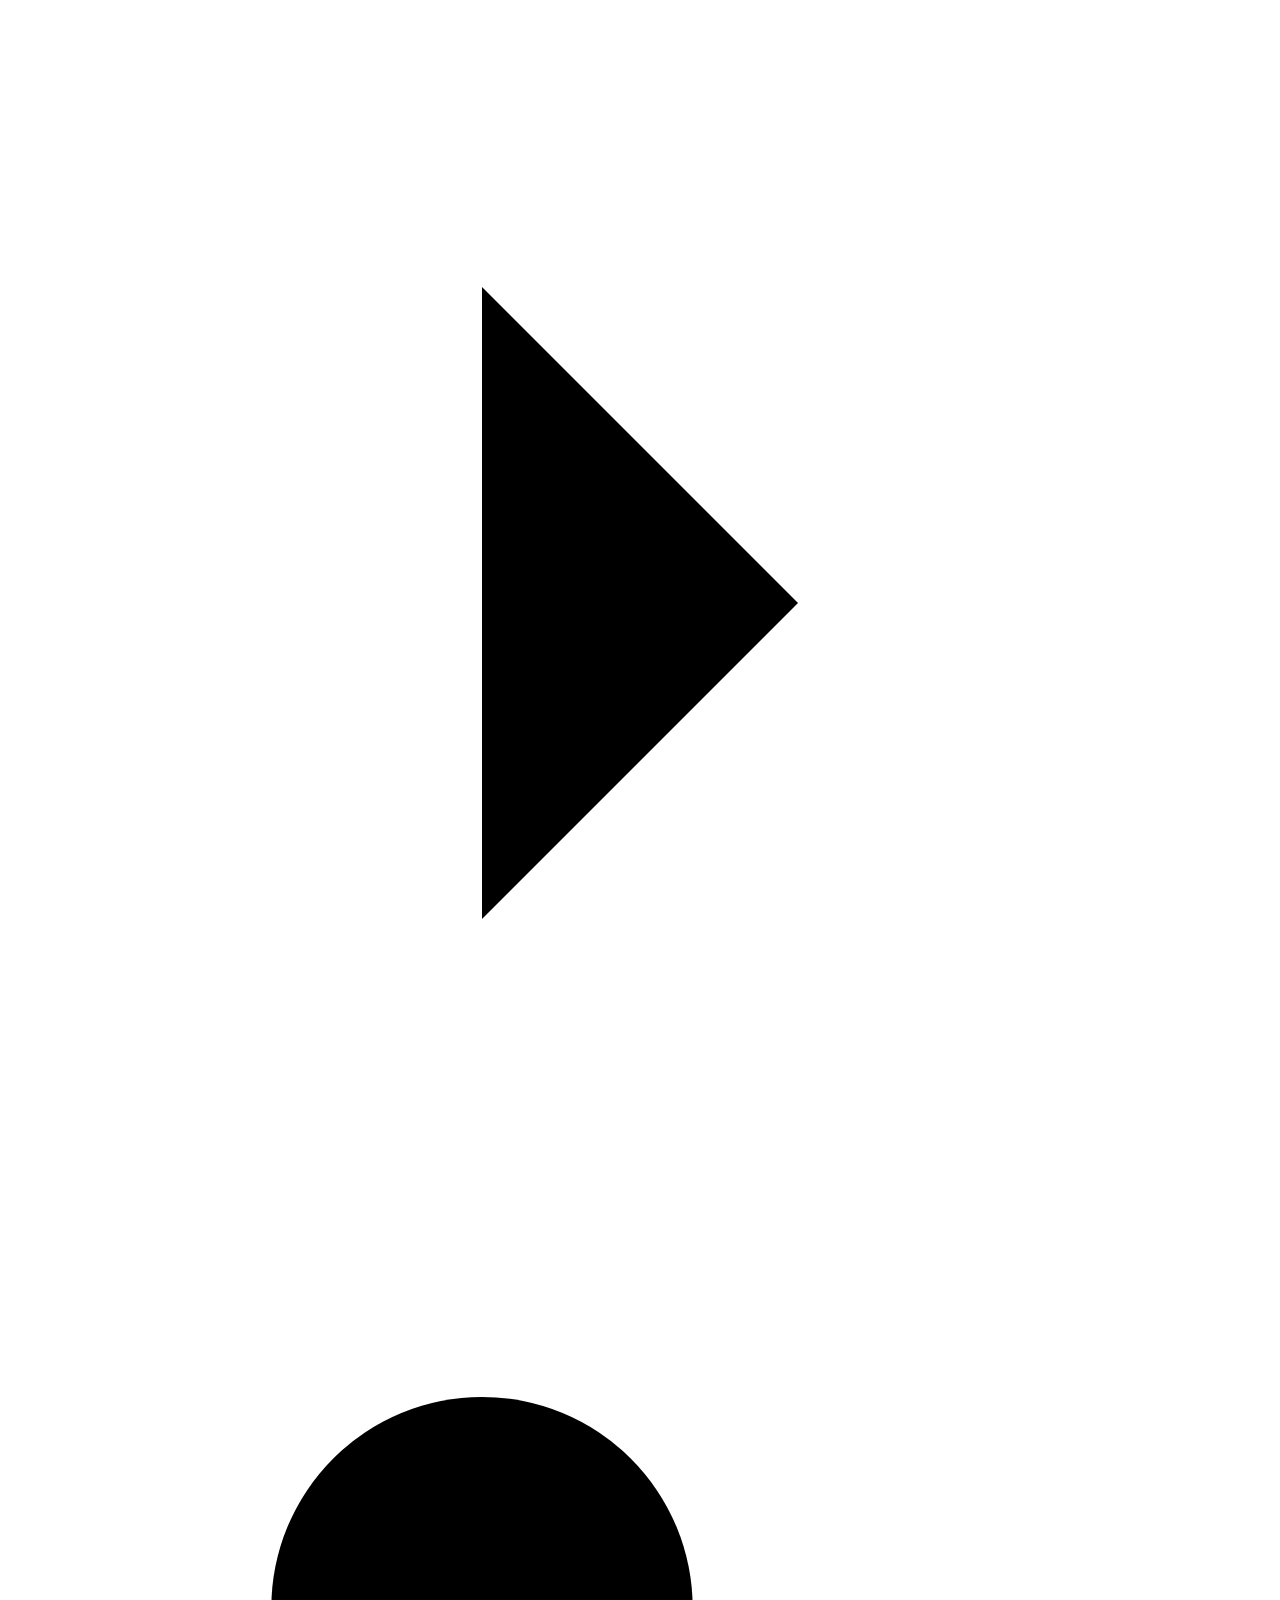
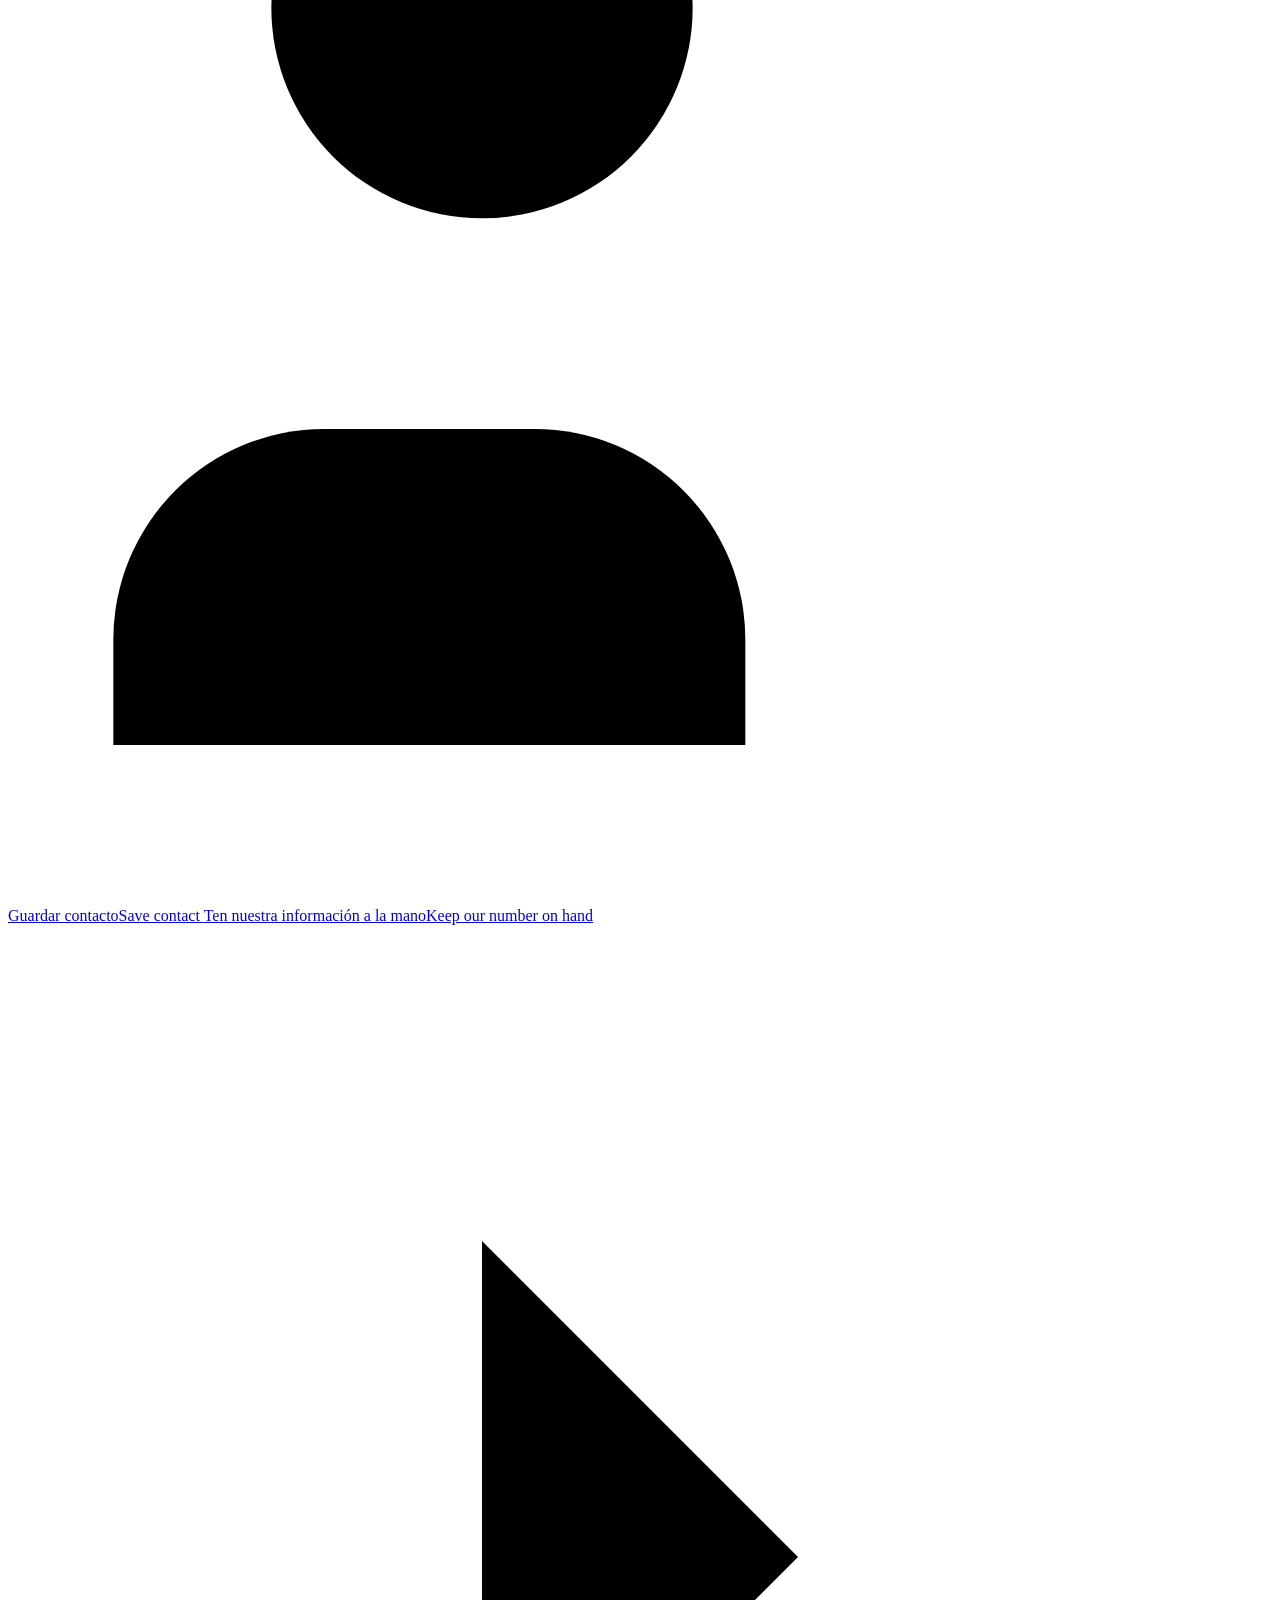
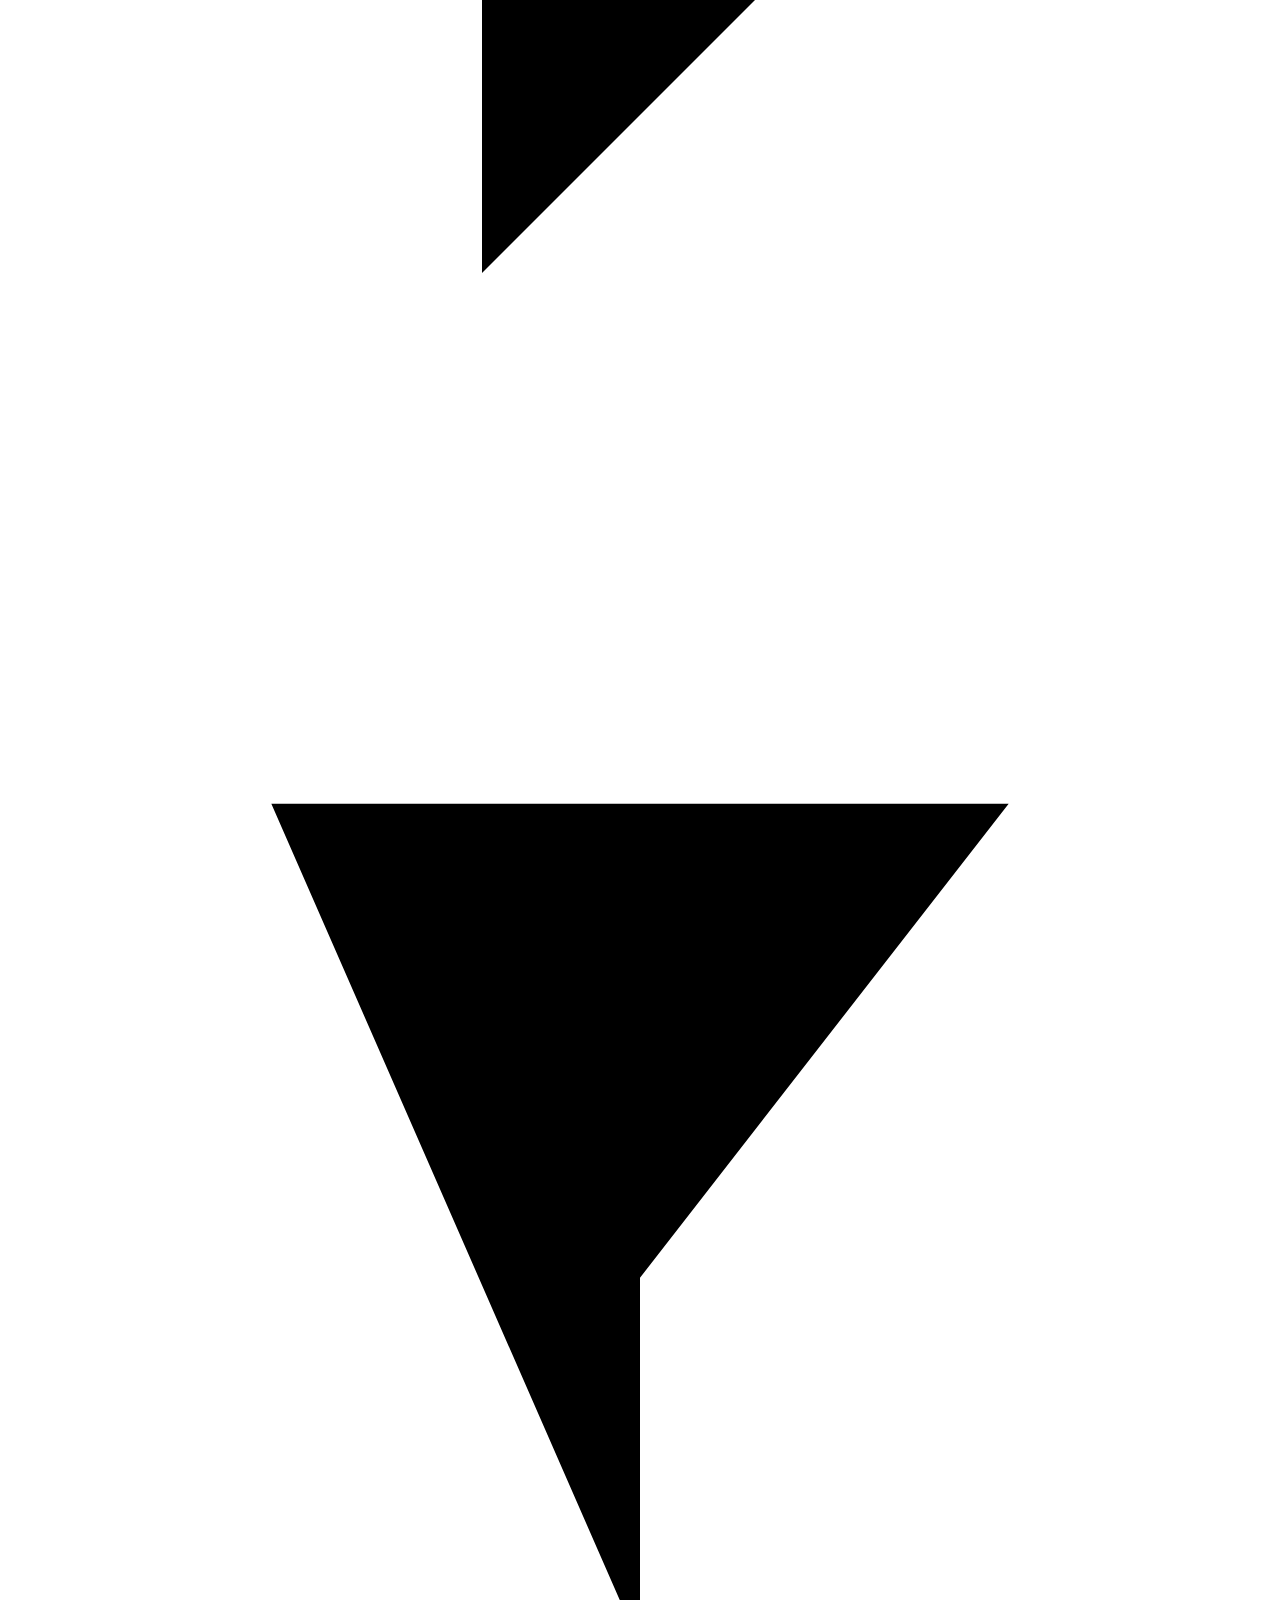
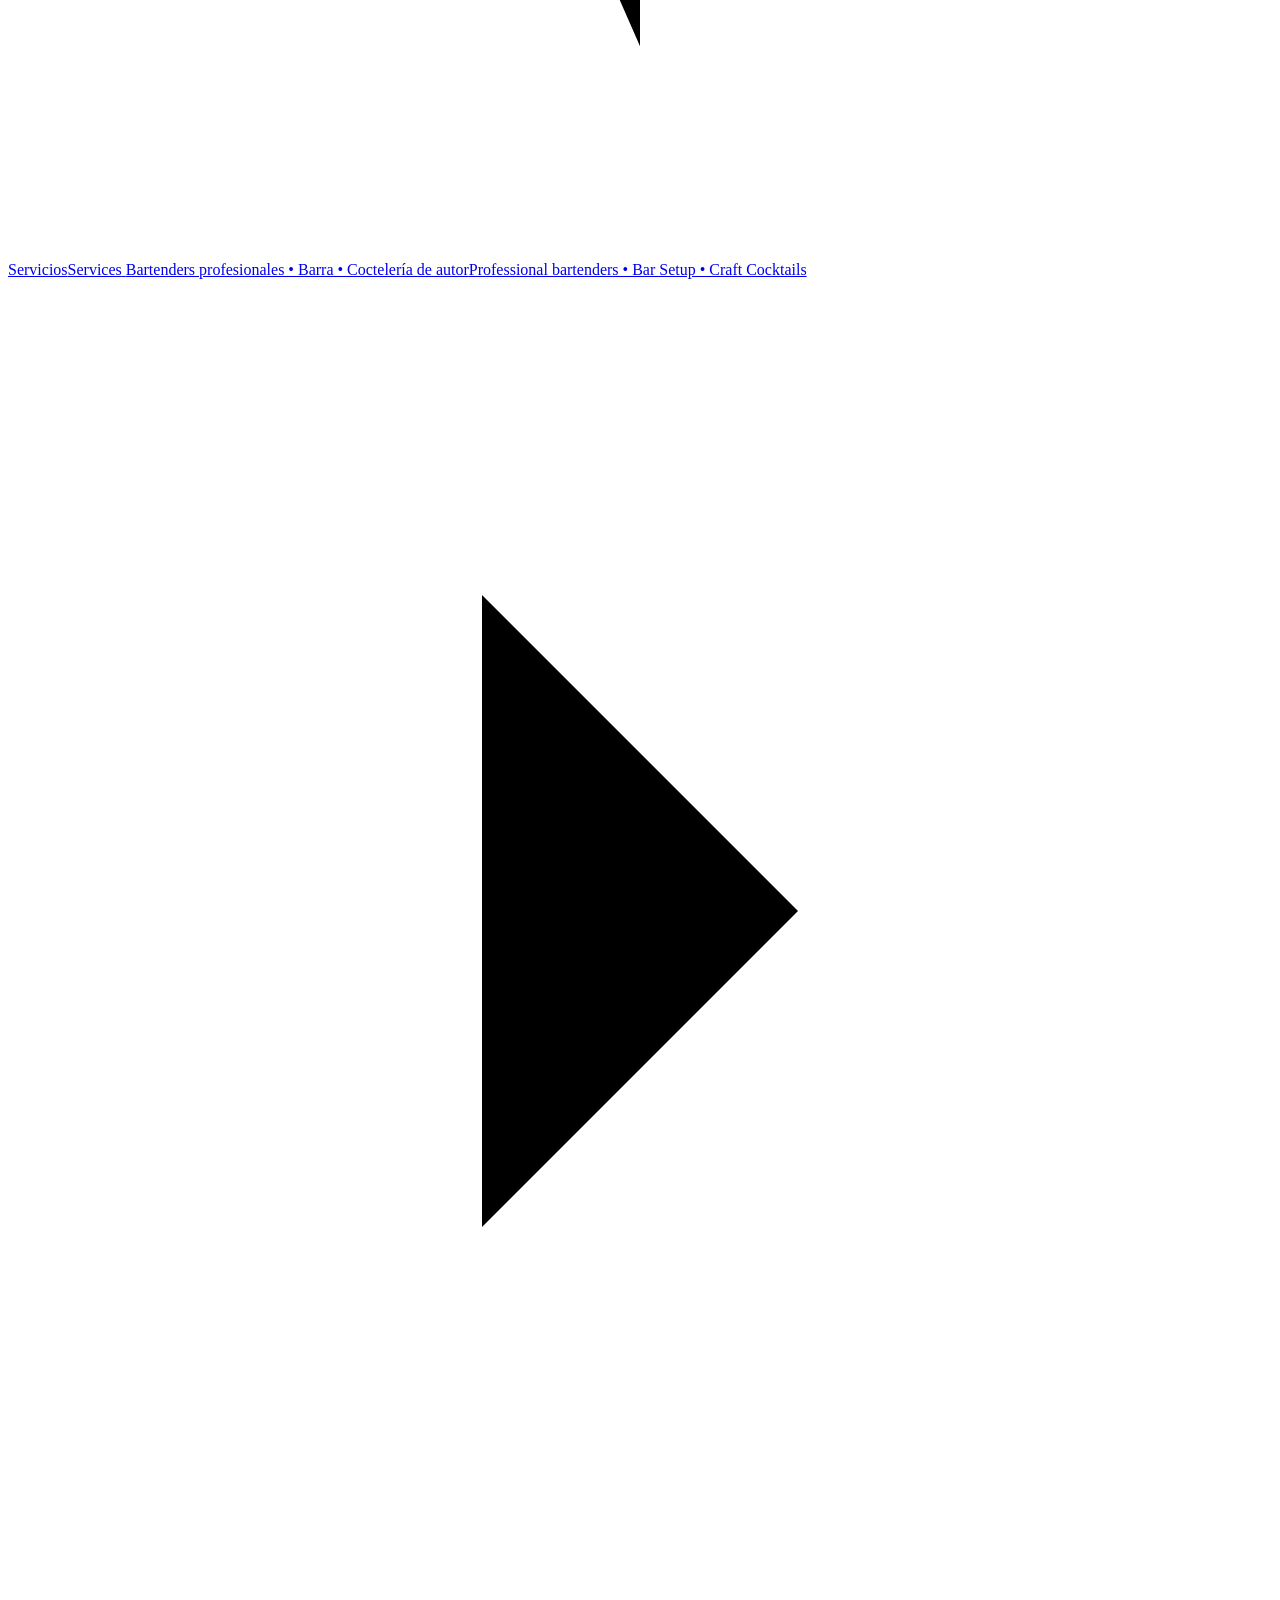
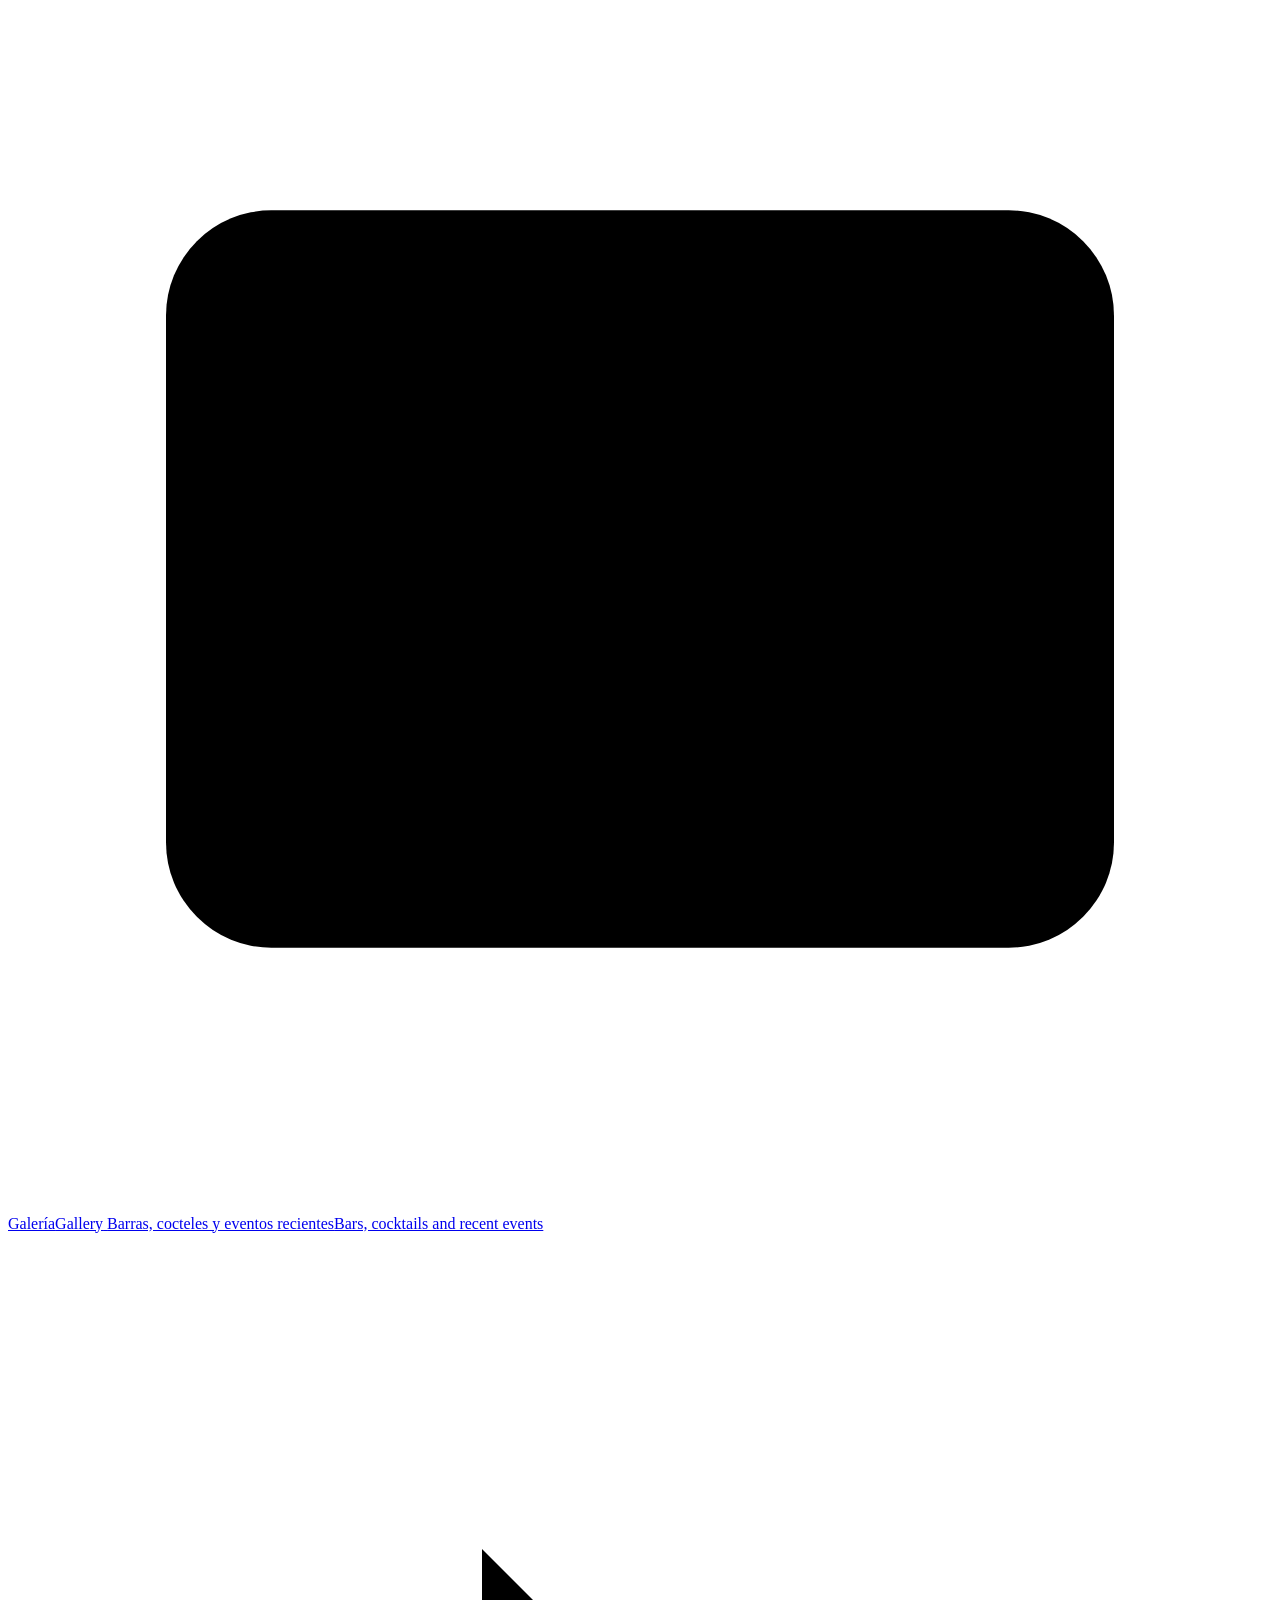
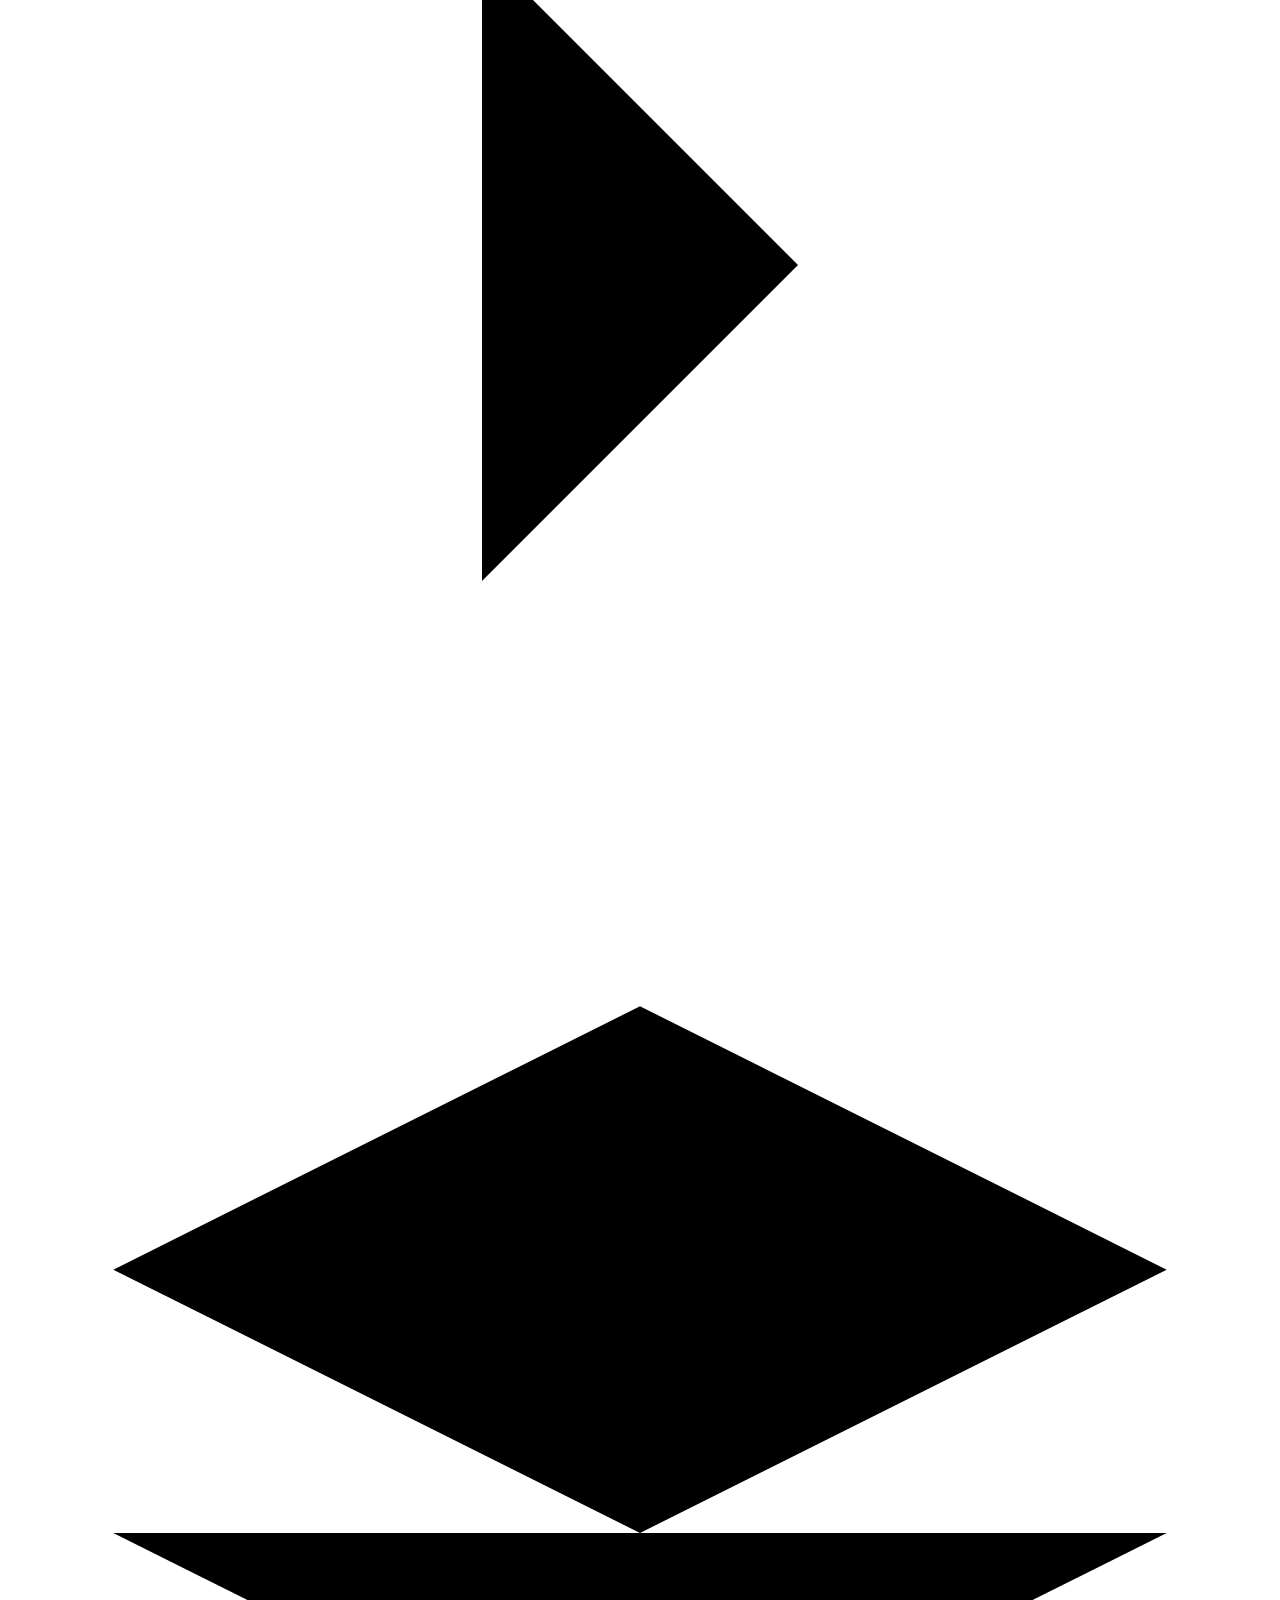
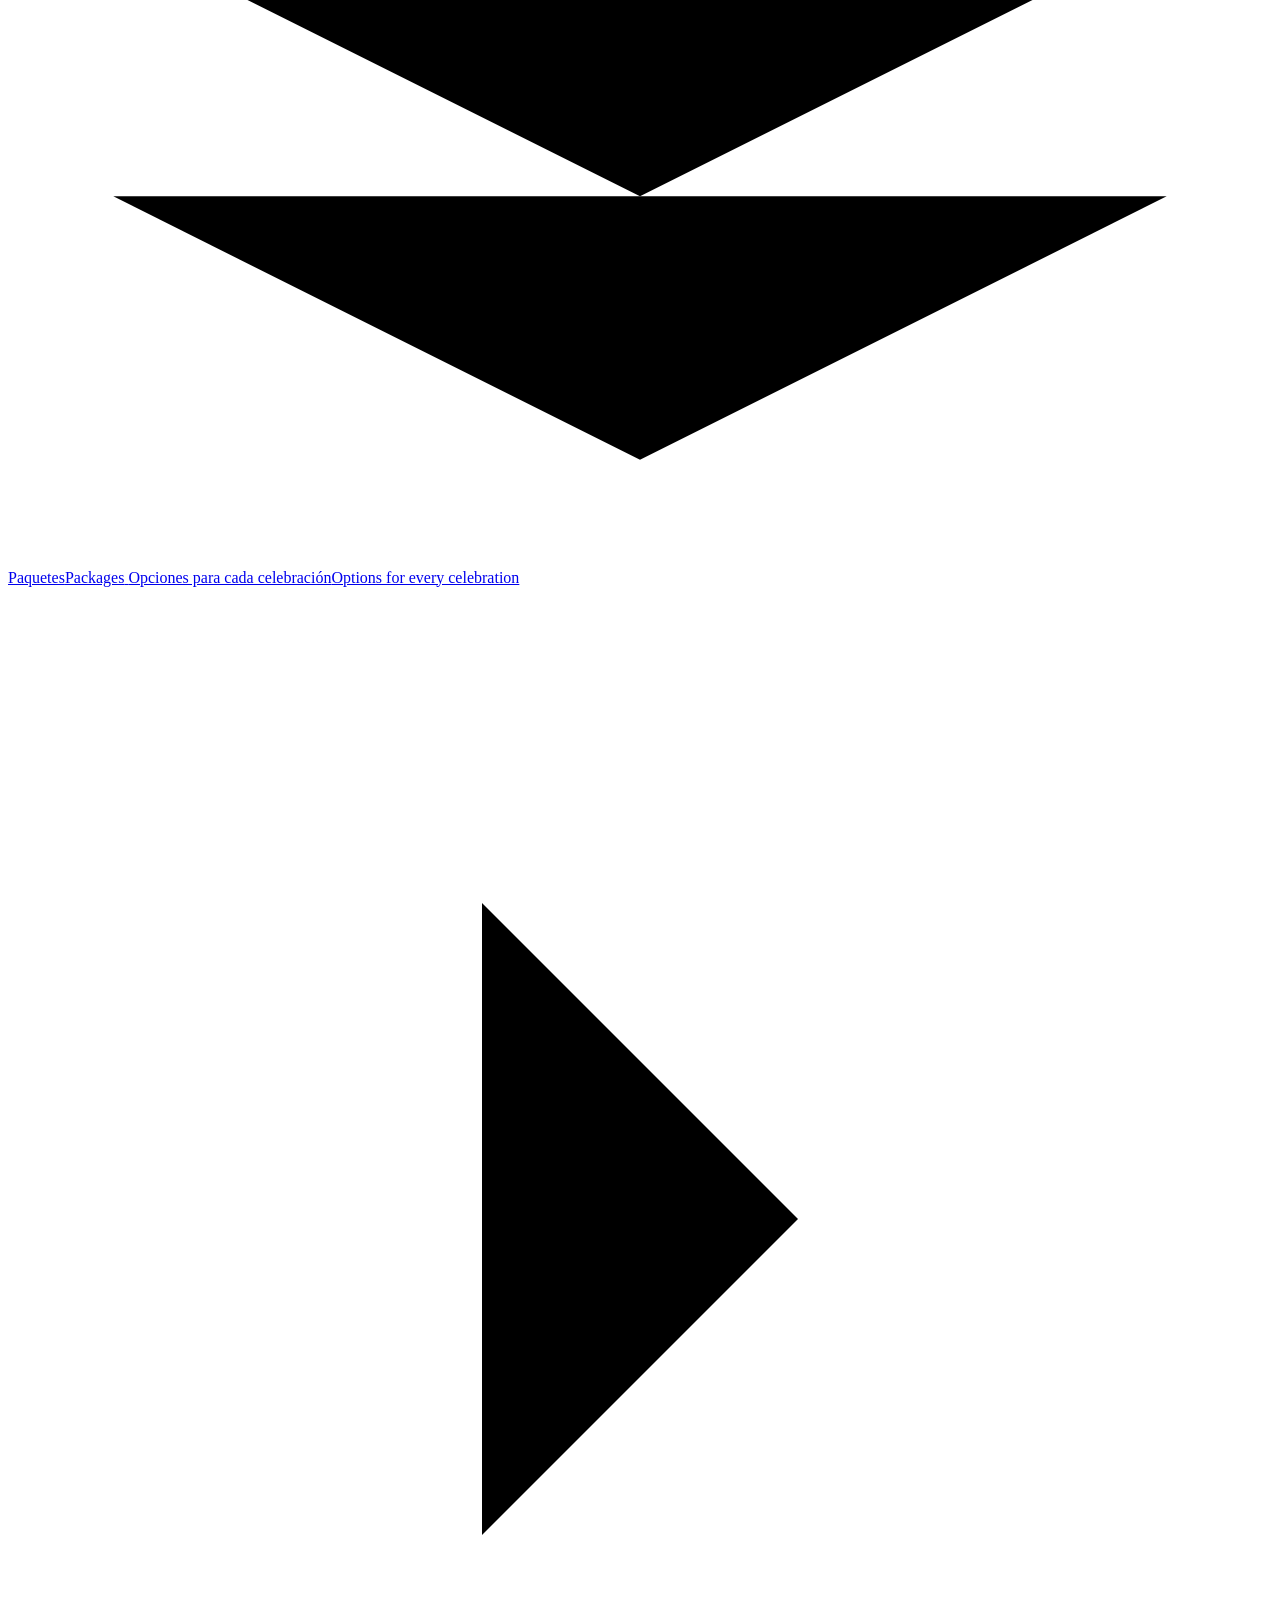
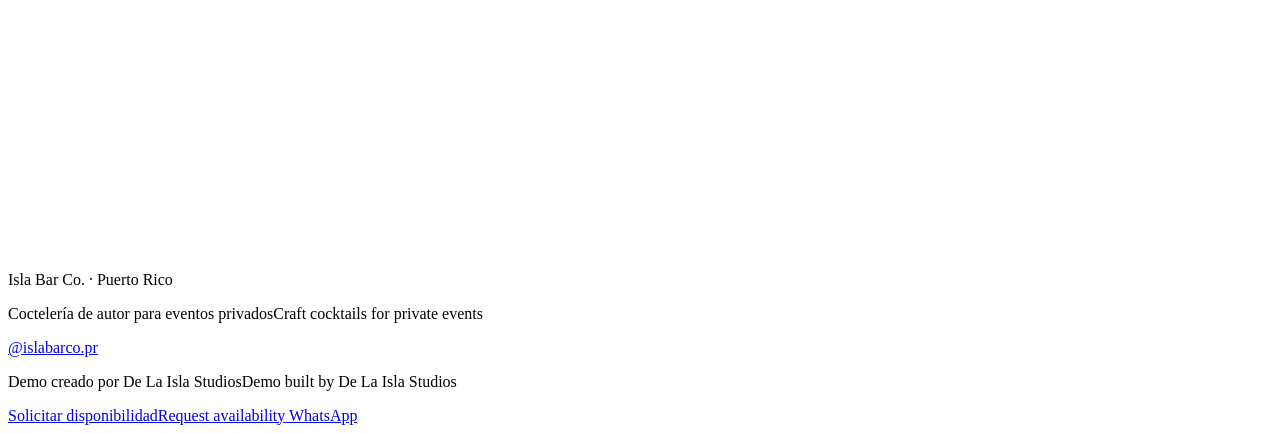
==== commit d286d5aa: "feat: replace mobile bar demo with full client-flow hub - Replace single-page mobile bar demo with f" ====
--- a/demos/mobile-bar/index.html
+++ b/demos/mobile-bar/index.html
@@ -5,7 +5,7 @@
 <meta name="viewport" content="width=device-width, initial-scale=1, viewport-fit=cover">
 <title>Isla Bar Co. | De La Isla Studios</title>
 <meta name="description" content="Bartenders profesionales y coctelería de autor para bodas y eventos privados en Puerto Rico.">
-<meta name="theme-color" content="#1C1B19">
+<meta name="theme-color" content="#2A1D1A">
 
 <meta property="og:title" content="Isla Bar Co.">
 <meta property="og:description" content="Bartenders profesionales y coctelería de autor para bodas y eventos privados en Puerto Rico.">
@@ -14,248 +14,16 @@
 <link rel="preconnect" href="https://fonts.googleapis.com">
 <link rel="preconnect" href="https://fonts.gstatic.com" crossorigin>
 <link href="https://fonts.googleapis.com/css2?family=Fraunces:ital,wght@0,400;0,500;0,600;1,400;1,500&family=Manrope:wght@300;400;500;600;700&display=swap" rel="stylesheet">
-
-<style>
-  :root{
-    --ink:#1C1B19;
-    --air:#F7F3EC;
-    --brass:#9C7A45;
-    --brass-deep:#7C5F35;
-    --stone:#6B6259;
-    --stone-soft:#E3D9C8;
-    --line:rgba(28,27,25,.13);
-    --display:"Fraunces", Georgia, serif;
-    --body:"Manrope", system-ui, -apple-system, sans-serif;
-    --safe-bottom:env(safe-area-inset-bottom, 0px);
-  }
-
-  *{box-sizing:border-box;}
-  html{scroll-behavior:smooth;}
-  body{
-    margin:0;background:var(--air);color:var(--ink);
-    font-family:var(--body);font-weight:400;
-    line-height:1.65;-webkit-font-smoothing:antialiased;
-    overflow-x:hidden;
-  }
-  img{display:block;max-width:100%;}
-  a{color:inherit;text-decoration:none;}
-  button{font-family:inherit;}
-
-  html.lang-es .en{display:none !important;}
-  html.lang-en .es{display:none !important;}
-
-  :focus-visible{outline:2px solid var(--brass);outline-offset:3px;}
-
-  h1,h2{font-family:var(--display);font-weight:500;margin:0;line-height:1.12;}
-  p{margin:0 0 1em;}
-
-  .sr-only{
-    position:absolute;width:1px;height:1px;padding:0;margin:-1px;
-    overflow:hidden;clip:rect(0,0,0,0);white-space:nowrap;border:0;
-  }
-
-  .wrap{max-width:600px;margin:0 auto;padding-inline:1.25rem;}
-
-  .eyebrow{
-    font-family:var(--body);font-weight:600;font-size:.72rem;
-    letter-spacing:.24em;text-transform:uppercase;color:var(--brass-deep);
-  }
-
-  /* ---------- language toggle ---------- */
-  .hero-utility{display:flex;justify-content:flex-end;margin-bottom:1rem;}
-  .lang-toggle{
-    display:flex;gap:2px;background:var(--air);
-    border:1px solid var(--line);border-radius:999px;padding:3px;
-  }
-  .lang-toggle button{
-    border:0;background:transparent;color:var(--ink);
-    padding:8px 14px;font-size:11px;letter-spacing:.08em;font-weight:600;
-    border-radius:999px;cursor:pointer;
-  }
-  html.lang-es .lang-toggle #btn-es,
-  html.lang-en .lang-toggle #btn-en{background:var(--ink);color:var(--air);}
-
-  /* ---------- buttons ---------- */
-  .btn{
-    display:flex;align-items:center;justify-content:center;gap:.6em;
-    font-family:var(--body);font-weight:600;font-size:.95rem;
-    letter-spacing:.02em;padding:1.05em 1.4em;
-    border:1px solid var(--ink);background:var(--ink);color:var(--air);
-    cursor:pointer;width:100%;transition:transform .15s ease,background .25s ease,opacity .2s ease;
-  }
-  .btn:active{transform:scale(.98);}
-  .btn--ghost{background:transparent;color:var(--ink);border-color:var(--ink);}
-
-  @media (hover:hover){
-    .btn:hover{background:var(--brass-deep);border-color:var(--brass-deep);}
-    .btn--ghost:hover{background:rgba(28,27,25,.05);border-color:var(--ink);}
-  }
-
-  .cta-stack{display:flex;flex-direction:column;gap:.65rem;}
-
-  /* =========================================================
-     HERO — brand block: wordmark, eyebrow, tagline, CTA
-     ========================================================= */
-  .hero{
-    background:var(--air);color:var(--ink);
-    text-align:center;
-    padding:2.4rem 1.25rem 2.6rem;
-  }
-
-  .wordmark{
-    font-family:var(--display);font-style:italic;font-weight:500;
-    font-size:2.6rem;letter-spacing:.01em;display:inline-block;
-  }
-  .hero-wave{display:block;margin:.9rem auto 1.1rem;}
-  .hero-eyebrow{display:block;margin-bottom:.9rem;}
-  .hero-tagline{
-    font-size:1rem;color:#3f3a33;
-    max-width:32ch;margin:0 auto 1.9rem;
-  }
-  .hero .cta-stack{max-width:420px;margin:0 auto;}
-  .demo-flag{
-    display:inline-block;font-size:.66rem;letter-spacing:.1em;text-transform:uppercase;
-    color:var(--stone);border:1px solid var(--line);border-radius:999px;
-    padding:.35em 1em;margin-bottom:1.6rem;
-  }
-
-  /* =========================================================
-     SECTION SHELL
-     ========================================================= */
-  .section{padding-block:3.1rem;}
-  .section + .section{border-top:1px solid var(--line);}
-  .section-head{margin-bottom:1.5rem;}
-  .section-title{font-size:1.4rem;margin-top:.25rem;}
-  .section-sub{font-size:.9rem;color:var(--stone);margin:.5rem 0 0;}
-
-  /* =========================================================
-     QUICK ACTIONS — the core navigation hub
-     ========================================================= */
-  .qa-list{display:flex;flex-direction:column;}
-  .qa-item{
-    display:flex;align-items:center;gap:1rem;
-    padding:1.15rem .2rem;border-top:1px solid var(--line);
-    transition:background .15s ease;
-  }
-  .qa-item:first-child{border-top:none;}
-  .qa-item:active{background:rgba(28,27,25,.05);}
-  @media (hover:hover){
-    .qa-item:hover{background:rgba(28,27,25,.03);}
-  }
-  .qa-icon{
-    flex-shrink:0;width:40px;height:40px;border-radius:50%;
-    border:1px solid var(--line);display:flex;align-items:center;justify-content:center;
-    color:var(--brass-deep);
-  }
-  .qa-icon svg{width:19px;height:19px;stroke:currentColor;fill:none;stroke-width:1.5;
-    stroke-linecap:round;stroke-linejoin:round;}
-  .qa-text{flex:1;min-width:0;}
-  .qa-title{font-family:var(--display);font-size:1.12rem;line-height:1.2;}
-  .qa-sub{font-size:.83rem;color:var(--stone);margin-top:.2rem;}
-  .qa-chevron{flex-shrink:0;color:var(--stone-soft);}
-  .qa-chevron svg{width:16px;height:16px;stroke:currentColor;fill:none;stroke-width:1.6;
-    stroke-linecap:round;stroke-linejoin:round;}
-
-  /* =========================================================
-     SERVICIOS — chip list
-     ========================================================= */
-  .chip-list{display:flex;flex-wrap:wrap;gap:.6rem;}
-  .chip{
-    border:1px solid var(--line);padding:.6em 1.15em;font-size:.85rem;
-    border-radius:999px;color:var(--ink);background:#fff;
-  }
-
-  /* =========================================================
-     PAQUETES — simple tier list
-     ========================================================= */
-  .tier-list{display:flex;flex-direction:column;}
-  .tier-item{padding:1.3rem .1rem;border-top:1px solid var(--line);}
-  .tier-item:first-child{border-top:none;padding-top:0;}
-  .tier-name{
-    font-family:var(--display);font-style:italic;font-weight:500;font-size:1.05rem;
-    color:var(--ink);margin-bottom:.35rem;
-  }
-  .tier-desc{font-size:.92rem;color:var(--stone);margin:0;}
-  .tier-note{font-size:.83rem;color:var(--stone);margin-top:1.4rem;}
-
-  /* =========================================================
-     FORM — availability request
-     ========================================================= */
-  .form-field{margin-bottom:1.25rem;}
-  .form-field label{
-    display:block;font-size:.72rem;font-weight:600;letter-spacing:.08em;
-    text-transform:uppercase;color:var(--ink);margin-bottom:.45rem;
-  }
-  .form-field input,
-  .form-field select,
-  .form-field textarea{
-    width:100%;padding:.85em 1em;border:1px solid var(--line);
-    background:#fff;font-family:var(--body);font-size:.95rem;
-    color:var(--ink);border-radius:3px;transition:border-color .15s ease;
-  }
-  .form-field input:focus,
-  .form-field select:focus,
-  .form-field textarea:focus{border-color:var(--brass);}
-  .form-field textarea{resize:vertical;min-height:90px;}
-  .form-note{font-size:.79rem;color:var(--stone);margin-top:1rem;text-align:center;}
-  .form-status{
-    font-size:.85rem;color:var(--brass-deep);text-align:center;margin-top:.7rem;min-height:1.2em;
-  }
-
-  footer{text-align:center;padding:3rem 1.25rem calc(3rem + var(--safe-bottom));background:var(--ink);}
-  .footer-brand{
-    font-size:.78rem;letter-spacing:.14em;text-transform:uppercase;
-    color:rgba(247,243,236,.85);margin:0 0 .6rem;
-  }
-  .footer-tagline{
-    font-family:var(--display);font-style:italic;font-size:1.02rem;
-    color:rgba(247,243,236,.62);margin:0 0 .9rem;
-  }
-  .footer-instagram{
-    display:block;font-family:var(--body);font-weight:400;
-    font-size:.76rem;letter-spacing:.03em;
-    color:rgba(247,243,236,.52);margin:0 0 .9rem;
-    text-decoration:none;
-  }
-  .footer-credit{
-    font-size:.64rem;letter-spacing:.06em;text-transform:none;
-    color:rgba(247,243,236,.34);margin:0;
-  }
-
-  /* =========================================================
-     STICKY BOTTOM BAR
-     ========================================================= */
-  .sticky-bar{
-    position:fixed;left:0;right:0;bottom:0;z-index:10;
-    background:rgba(28,27,25,.94);backdrop-filter:blur(10px);
-    padding:.7rem .9rem calc(.7rem + var(--safe-bottom));
-    transform:translateY(100%);transition:transform .3s ease;
-    display:flex;gap:.5rem;
-  }
-  .sticky-bar.visible{transform:translateY(0);}
-  .sticky-bar .btn{padding:.85em 1em;font-size:.82rem;background:var(--air);color:var(--ink);border-color:var(--air);}
-  .sticky-bar .btn--ghost{background:transparent;border-color:rgba(247,243,236,.4);color:var(--air);}
-  @media (hover:hover){
-    .sticky-bar .btn:hover{background:var(--brass);border-color:var(--brass);color:var(--air);}
-    .sticky-bar .btn--ghost:hover{background:rgba(247,243,236,.08);border-color:rgba(247,243,236,.6);}
-  }
-
-  @media (prefers-reduced-motion:reduce){
-    *{scroll-behavior:auto !important;transition:none !important;}
-  }
-
-  @media (min-width:640px){
-    .hero{padding-top:3rem;padding-bottom:3rem;}
-    .section{padding-block:3.6rem;}
-  }
-</style>
+<link rel="stylesheet" href="/assets/css/site.css">
 </head>
 <body>
 
 <!-- =========================================================
      HERO — brand block. Wordmark, positioning, primary CTA.
+     Only page with the full hero; every other page uses
+     the slim .page-header instead.
      ========================================================= -->
-<section class="hero">
+<section class="hero top-marker">
   <div class="wrap">
     <div class="hero-utility">
       <div class="lang-toggle" role="group" aria-label="Idioma / Language">
@@ -265,26 +33,22 @@
     </div>
 
     <span class="demo-flag">
-      <span class="es">Ejemplo de cliente</span><span class="en">Example client</span> · De La Isla Studios
+      <span class="es">Projecto demo</span><span class="en">Demo project</span> · De La Isla Studios
     </span>
 
-    <h1><span class="wordmark">Isla Bar Co.</span></h1>
-
-    <svg class="hero-wave" width="72" height="10" viewBox="0 0 120 12" aria-hidden="true">
-      <path d="M2 6c8-8 16 8 24 0s16-8 24 0 16 8 24 0 16-8 24 0" fill="none" stroke="#9C7A45" stroke-width="1.5" stroke-linecap="round"/>
-    </svg>
+    <h1><img class="hero-logo" src="/assets/images/isla-bar-co-logo.webp" alt="Isla Bar Co."></h1>
 
     <p class="eyebrow hero-eyebrow">
       <span class="es">Barra móvil y coctelería de autor · Puerto Rico</span><span class="en">Mobile Bar &amp; Craft Cocktails · Puerto Rico</span>
     </p>
 
     <p class="hero-tagline">
-      <span class="es">Bartenders profesionales y coctelería de autor para bodas y eventos privados.</span>
-      <span class="en">Professional bartenders and craft cocktails for weddings and private events.</span>
+      <span class="es">Coctelería de autor y bartenders profesionales para bodas, eventos corporativos y celebraciones privadas.</span>
+      <span class="en">Craft cocktails and professional bartending services for weddings, corporate events and private celebrations.</span>
     </p>
 
     <div class="cta-stack">
-      <a class="btn" href="#cotizacion">
+      <a class="btn" href="/cotizacion.html">
         <span class="es">Solicitar disponibilidad</span><span class="en">Request availability</span>
       </a>
     </div>
@@ -294,7 +58,8 @@
 <main>
 
 <!-- =========================================================
-     QUICK ACTIONS — the navigation hub
+     QUICK ACTIONS — the navigation hub. Every item but
+     WhatsApp and Guardar contacto routes to its own page.
      ========================================================= -->
 <section class="section" id="quick-actions">
   <div class="wrap">
@@ -308,34 +73,45 @@
         </span>
         <span class="qa-text">
           <span class="qa-title">WhatsApp</span>
-          <span class="qa-sub"><span class="es">Comunícate con nosotros directamente</span><span class="en">Message us directly</span></span>
+          <span class="qa-sub"><span class="es">Habla con nosotros directamente</span><span class="en">Message us directly</span></span>
         </span>
         <span class="qa-chevron" aria-hidden="true"><svg viewBox="0 0 24 24"><path d="M9 18l6-6-6-6"/></svg></span>
       </a>
 
-      <a class="qa-item" href="./islabarco.vcf">
+      <a class="qa-item" href="/islabarco.vcf">
         <span class="qa-icon" aria-hidden="true">
           <svg viewBox="0 0 24 24"><circle cx="9" cy="7" r="4"/><path d="M2 21v-2a4 4 0 0 1 4-4h4a4 4 0 0 1 4 4v2"/><path d="M19 8v6"/><path d="M22 11h-6"/></svg>
         </span>
         <span class="qa-text">
           <span class="qa-title"><span class="es">Guardar contacto</span><span class="en">Save contact</span></span>
-          <span class="qa-sub"><span class="es">Agrega nuestro número a tus contactos</span><span class="en">Add our number to your contacts</span></span>
+          <span class="qa-sub"><span class="es">Ten nuestra información a la mano</span><span class="en">Keep our number on hand</span></span>
         </span>
         <span class="qa-chevron" aria-hidden="true"><svg viewBox="0 0 24 24"><path d="M9 18l6-6-6-6"/></svg></span>
       </a>
 
-      <a class="qa-item" href="#servicios">
+      <a class="qa-item" href="/servicios.html">
         <span class="qa-icon" aria-hidden="true">
           <svg viewBox="0 0 24 24"><path d="M5 4h14l-7 9v7"/><path d="M9 20h6"/></svg>
         </span>
         <span class="qa-text">
           <span class="qa-title"><span class="es">Servicios</span><span class="en">Services</span></span>
-          <span class="qa-sub"><span class="es">Bartenders, barra y coctelería de autor</span><span class="en">Bartenders, bar setup and craft cocktails</span></span>
+          <span class="qa-sub"><span class="es">Bartenders profesionales • Barra • Coctelería de autor</span><span class="en">Professional bartenders • Bar Setup • Craft Cocktails</span></span>
         </span>
         <span class="qa-chevron" aria-hidden="true"><svg viewBox="0 0 24 24"><path d="M9 18l6-6-6-6"/></svg></span>
       </a>
 
-      <a class="qa-item" href="#paquetes">
+      <a class="qa-item" href="/galeria.html">
+        <span class="qa-icon" aria-hidden="true">
+          <svg viewBox="0 0 24 24"><rect x="3" y="5" width="18" height="14" rx="2"/><circle cx="8.5" cy="10" r="1.5"/><path d="M21 15l-5-5-4 4-3-3-6 6"/></svg>
+        </span>
+        <span class="qa-text">
+          <span class="qa-title"><span class="es">Galería</span><span class="en">Gallery</span></span>
+          <span class="qa-sub"><span class="es">Barras, cocteles y eventos recientes</span><span class="en">Bars, cocktails and recent events</span></span>
+        </span>
+        <span class="qa-chevron" aria-hidden="true"><svg viewBox="0 0 24 24"><path d="M9 18l6-6-6-6"/></svg></span>
+      </a>
+
+      <a class="qa-item" href="/paquetes.html">
         <span class="qa-icon" aria-hidden="true">
           <svg viewBox="0 0 24 24"><path d="M12 2 2 7l10 5 10-5-10-5z"/><path d="M2 17l10 5 10-5"/><path d="M2 12l10 5 10-5"/></svg>
         </span>
@@ -346,146 +122,7 @@
         <span class="qa-chevron" aria-hidden="true"><svg viewBox="0 0 24 24"><path d="M9 18l6-6-6-6"/></svg></span>
       </a>
 
-      <a class="qa-item" href="#cotizacion">
-        <span class="qa-icon" aria-hidden="true">
-          <svg viewBox="0 0 24 24"><rect x="6" y="4" width="12" height="16" rx="2"/><path d="M9 4V2h6v2"/><path d="M9 9h6"/><path d="M9 13h6"/><path d="M9 17h4"/></svg>
-        </span>
-        <span class="qa-text">
-          <span class="qa-title"><span class="es">Solicitar disponibilidad</span><span class="en">Request availability</span></span>
-          <span class="qa-sub"><span class="es">Comparte los detalles de tu evento</span><span class="en">Share the details of your event</span></span>
-        </span>
-        <span class="qa-chevron" aria-hidden="true"><svg viewBox="0 0 24 24"><path d="M9 18l6-6-6-6"/></svg></span>
-      </a>
-
     </div>
-  </div>
-</section>
-
-<!-- =========================================================
-     SERVICIOS — short preview, no long descriptions
-     ========================================================= -->
-<section class="section" id="servicios">
-  <div class="wrap">
-    <div class="section-head">
-      <p class="eyebrow"><span class="es">Servicios</span><span class="en">Services</span></p>
-      <h2 class="section-title"><span class="es">Una barra pensada al detalle</span><span class="en">A bar built around the details</span></h2>
-    </div>
-    <div class="chip-list">
-      <span class="chip"><span class="es">Bartenders profesionales</span><span class="en">Professional bartenders</span></span>
-      <span class="chip"><span class="es">Coctelería de autor</span><span class="en">Craft cocktails</span></span>
-      <span class="chip"><span class="es">Barra completa y cristalería</span><span class="en">Full bar and glassware</span></span>
-      <span class="chip"><span class="es">Montaje y limpieza incluidos</span><span class="en">Setup and cleanup included</span></span>
-    </div>
-  </div>
-</section>
-
-<!-- =========================================================
-     PAQUETES — short tier preview, no fixed pricing
-     ========================================================= -->
-<section class="section" id="paquetes">
-  <div class="wrap">
-    <div class="section-head">
-      <p class="eyebrow"><span class="es">Paquetes</span><span class="en">Packages</span></p>
-      <h2 class="section-title"><span class="es">Opciones para cada celebración</span><span class="en">Options for every celebration</span></h2>
-    </div>
-    <div class="tier-list">
-      <div class="tier-item">
-        <p class="tier-name">Añejo</p>
-        <p class="tier-desc">
-          <span class="es">Un bartender y una barra completa — ideal para celebraciones más íntimas.</span>
-          <span class="en">One bartender and a complete bar — well suited to smaller, more intimate celebrations.</span>
-        </p>
-      </div>
-      <div class="tier-item">
-        <p class="tier-name">Reserva</p>
-        <p class="tier-desc">
-          <span class="es">Barra completa y un menú de cocteles diseñado alrededor de tu celebración.</span>
-          <span class="en">A full bar with a cocktail menu built around your celebration.</span>
-        </p>
-      </div>
-      <div class="tier-item">
-        <p class="tier-name">Gran Reserva</p>
-        <p class="tier-desc">
-          <span class="es">Múltiples estaciones, más equipo y servicio de barra durante todo el evento.</span>
-          <span class="en">Multiple stations, a larger team, and bar service that runs the length of the event.</span>
-        </p>
-      </div>
-    </div>
-    <p class="tier-note">
-      <span class="es">El precio final se confirma según la fecha, cantidad de invitados y tipo de celebración.</span>
-      <span class="en">Final pricing is confirmed based on date, guest count, and type of celebration.</span>
-    </p>
-  </div>
-</section>
-
-<!-- =========================================================
-     COTIZACIÓN / AVAILABILITY — core intake form
-     ========================================================= -->
-<section class="section" id="cotizacion">
-  <div class="wrap">
-    <div class="section-head">
-      <p class="eyebrow"><span class="es">Disponibilidad</span><span class="en">Availability</span></p>
-      <h2 class="section-title"><span class="es">Cuéntanos sobre tu evento</span><span class="en">Tell us about your event</span></h2>
-      <p class="section-sub">
-        <span class="es">Comparte los detalles y te contactamos con disponibilidad y opciones.</span>
-        <span class="en">Share a few details and we'll follow up with availability and options.</span>
-      </p>
-    </div>
-
-    <form id="quoteForm">
-      <div class="form-field">
-        <label for="f-nombre"><span class="es">Nombre</span><span class="en">Name</span></label>
-        <input type="text" id="f-nombre" name="nombre" data-ph-es="Tu nombre completo" data-ph-en="Your full name" required>
-      </div>
-
-      <div class="form-field">
-        <label for="f-fecha"><span class="es">Fecha del evento</span><span class="en">Event date</span></label>
-        <input type="date" id="f-fecha" name="fecha" required>
-      </div>
-
-      <div class="form-field">
-        <label for="f-lugar"><span class="es">Lugar del evento</span><span class="en">Event location</span></label>
-        <input type="text" id="f-lugar" name="lugar" data-ph-es="Ej. San Juan, PR" data-ph-en="E.g. San Juan, PR" required>
-      </div>
-
-      <div class="form-field">
-        <label for="f-hora"><span class="es">Hora del evento</span><span class="en">Event time</span></label>
-        <input type="time" id="f-hora" name="hora" required>
-      </div>
-
-      <div class="form-field">
-        <label for="f-invitados"><span class="es">Cantidad de invitados</span><span class="en">Guest count</span></label>
-        <input type="number" id="f-invitados" name="invitados" min="1" data-ph-es="Ej. 80" data-ph-en="E.g. 80" required>
-      </div>
-
-      <div class="form-field">
-        <label for="f-tipo"><span class="es">Tipo de actividad</span><span class="en">Type of event</span></label>
-        <select id="f-tipo" name="tipo" required>
-          <option value="" disabled selected></option>
-          <option value="boda"></option>
-          <option value="cumpleanos"></option>
-          <option value="corporativo"></option>
-          <option value="graduacion"></option>
-          <option value="babyshower"></option>
-          <option value="otro"></option>
-        </select>
-      </div>
-
-      <div class="form-field">
-        <label for="f-comentarios"><span class="es">Comentarios adicionales</span><span class="en">Additional notes</span></label>
-        <textarea id="f-comentarios" name="comentarios" data-ph-es="Cuéntanos del lugar, el estilo de barra que imaginas, o cualquier detalle importante." data-ph-en="Tell us about the venue, the style of bar you're imagining, or anything else we should know."></textarea>
-      </div>
-
-      <div class="cta-stack">
-        <button type="submit" class="btn"><span class="es">Enviar solicitud</span><span class="en">Send request</span></button>
-      </div>
-
-      <p class="form-note">
-        <span class="es">Al enviar, abrimos WhatsApp con los detalles listos para que solo tengas que confirmar.</span>
-        <span class="en">Submitting opens WhatsApp with everything filled in, ready for you to confirm.</span>
-      </p>
-      <p class="form-status" id="formStatus" role="status" aria-live="polite"></p>
-    </form>
   </div>
 </section>
 
@@ -502,192 +139,13 @@
      STICKY BOTTOM BAR
      ========================================================= -->
 <div class="sticky-bar" id="stickyBar">
-  <a class="btn" style="flex:1.4;" href="#cotizacion">
+  <a class="btn" style="flex:1.4;" href="/cotizacion.html">
     <span class="es">Solicitar disponibilidad</span><span class="en">Request availability</span>
   </a>
   <a class="btn btn--ghost wa-link" style="flex:1;" data-msg-es="Hola, vi la tarjeta digital de Isla Bar Co. y quisiera preguntar por disponibilidad para mi evento." data-msg-en="Hi, I saw the Isla Bar Co. digital card and wanted to ask about availability for my event."
      href="#" target="_blank" rel="noopener">WhatsApp</a>
 </div>
 
-<script>
-  var WA_NUMBER = "17870000000";
-
-  var ACTIVITY_LABELS = {
-    es: {
-      placeholder:"Selecciona una opción",
-      boda:"Boda",
-      cumpleanos:"Cumpleaños",
-      corporativo:"Corporativo",
-      graduacion:"Graduación",
-      babyshower:"Baby shower / Gender reveal",
-      otro:"Otro"
-    },
-    en: {
-      placeholder:"Select an option",
-      boda:"Wedding",
-      cumpleanos:"Birthday",
-      corporativo:"Corporate",
-      graduacion:"Graduation",
-      babyshower:"Baby shower / Gender reveal",
-      otro:"Other"
-    }
-  };
-
-  function currentLang(){
-    return document.documentElement.classList.contains("lang-en") ? "en" : "es";
-  }
-
-  // language toggle — mirrors the Altura card: .lang-es / .lang-en on <html>, no reload
-  (function(){
-    var root = document.documentElement;
-    var bEs = document.getElementById("btn-es");
-    var bEn = document.getElementById("btn-en");
-
-    function updateWhatsAppLinks(lang){
-      document.querySelectorAll(".wa-link").forEach(function(link){
-        var msg = lang === "en" ? link.getAttribute("data-msg-en") : link.getAttribute("data-msg-es");
-        link.setAttribute("href", "https://wa.me/" + WA_NUMBER + "?text=" + encodeURIComponent(msg));
-      });
-    }
-
-    function updatePlaceholders(lang){
-      document.querySelectorAll("[data-ph-es]").forEach(function(field){
-        var ph = lang === "en" ? field.getAttribute("data-ph-en") : field.getAttribute("data-ph-es");
-        field.setAttribute("placeholder", ph);
-      });
-    }
-
-    function updateActivityOptions(lang){
-      var select = document.getElementById("f-tipo");
-      if(!select){ return; }
-      var labels = ACTIVITY_LABELS[lang];
-
-      Array.prototype.forEach.call(select.options, function(option){
-        if(option.value === ""){
-          option.text = labels.placeholder;
-        } else if(labels[option.value]){
-          option.text = labels[option.value];
-        }
-      });
-    }
-
-    function setLang(lang){
-      root.classList.remove("lang-es", "lang-en");
-      root.classList.add("lang-" + lang);
-      root.setAttribute("lang", lang);
-      bEs.setAttribute("aria-pressed", String(lang === "es"));
-      bEn.setAttribute("aria-pressed", String(lang === "en"));
-
-      try{
-        window.localStorage.setItem("islabar-card-lang", lang);
-      }catch(e){}
-
-      updateWhatsAppLinks(lang);
-      updatePlaceholders(lang);
-      updateActivityOptions(lang);
-    }
-
-    bEs.addEventListener("click", function(){ setLang("es"); });
-    bEn.addEventListener("click", function(){ setLang("en"); });
-
-    try{
-      var saved = window.localStorage.getItem("islabar-card-lang");
-      setLang(saved === "en" ? "en" : "es");
-    }catch(e){
-      setLang("es");
-    }
-  })();
-
-  // sticky bar: hidden while hero CTA / final footer are in view, visible otherwise
-  (function(){
-    var bar = document.getElementById("stickyBar");
-    var hero = document.querySelector(".hero");
-    var finalCta = document.getElementById("pageEnd");
-    if(!bar || !hero || !finalCta){ return; }
-
-    var heroVisible = true;
-    var finalVisible = false;
-
-    function update(){
-      bar.classList.toggle("visible", !heroVisible && !finalVisible);
-    }
-
-    var heroObserver = new IntersectionObserver(function(entries){
-      heroVisible = entries[0].isIntersecting;
-      update();
-    });
-    heroObserver.observe(hero);
-
-    var finalObserver = new IntersectionObserver(function(entries){
-      finalVisible = entries[0].isIntersecting;
-      update();
-    }, { rootMargin: "0px" });
-    finalObserver.observe(finalCta);
-  })();
-
-  // availability form: build a structured, language-aware WhatsApp message from the intake fields
-  (function(){
-    var form = document.getElementById("quoteForm");
-    var status = document.getElementById("formStatus");
-    if(!form){ return; }
-
-    form.addEventListener("submit", function(e){
-      e.preventDefault();
-
-      var lang = currentLang();
-
-      var nombre = document.getElementById("f-nombre").value.trim();
-      var fecha = document.getElementById("f-fecha").value;
-      var lugar = document.getElementById("f-lugar").value.trim();
-      var hora = document.getElementById("f-hora").value;
-      var invitados = document.getElementById("f-invitados").value;
-      var tipoSelect = document.getElementById("f-tipo");
-      var tipo = tipoSelect.options[tipoSelect.selectedIndex].text;
-      var comentarios = document.getElementById("f-comentarios").value.trim();
-
-      var lines;
-
-      if(lang === "en"){
-        lines = [
-          "Hi, I'd like to request availability for my event with Isla Bar Co.",
-          "",
-          "Name: " + nombre,
-          "Event date: " + fecha,
-          "Event location: " + lugar,
-          "Event time: " + hora,
-          "Guest count: " + invitados,
-          "Type of event: " + tipo
-        ];
-        if(comentarios){
-          lines.push("Additional notes: " + comentarios);
-        }
-      } else {
-        lines = [
-          "Hola, quisiera solicitar disponibilidad para mi evento con Isla Bar Co.",
-          "",
-          "Nombre: " + nombre,
-          "Fecha del evento: " + fecha,
-          "Lugar del evento: " + lugar,
-          "Hora del evento: " + hora,
-          "Cantidad de invitados: " + invitados,
-          "Tipo de actividad: " + tipo
-        ];
-        if(comentarios){
-          lines.push("Comentarios adicionales: " + comentarios);
-        }
-      }
-
-      var message = encodeURIComponent(lines.join("\n"));
-      var url = "https://wa.me/" + WA_NUMBER + "?text=" + message;
-
-      status.textContent = lang === "en"
-        ? "Great — opening WhatsApp with your event details."
-        : "Perfecto — abriendo WhatsApp con los detalles de tu evento.";
-
-      window.open(url, "_blank");
-    });
-  })();
-</script>
-
+<script src="/assets/js/site.js" defer></script>
 </body>
-</html>
+</html>
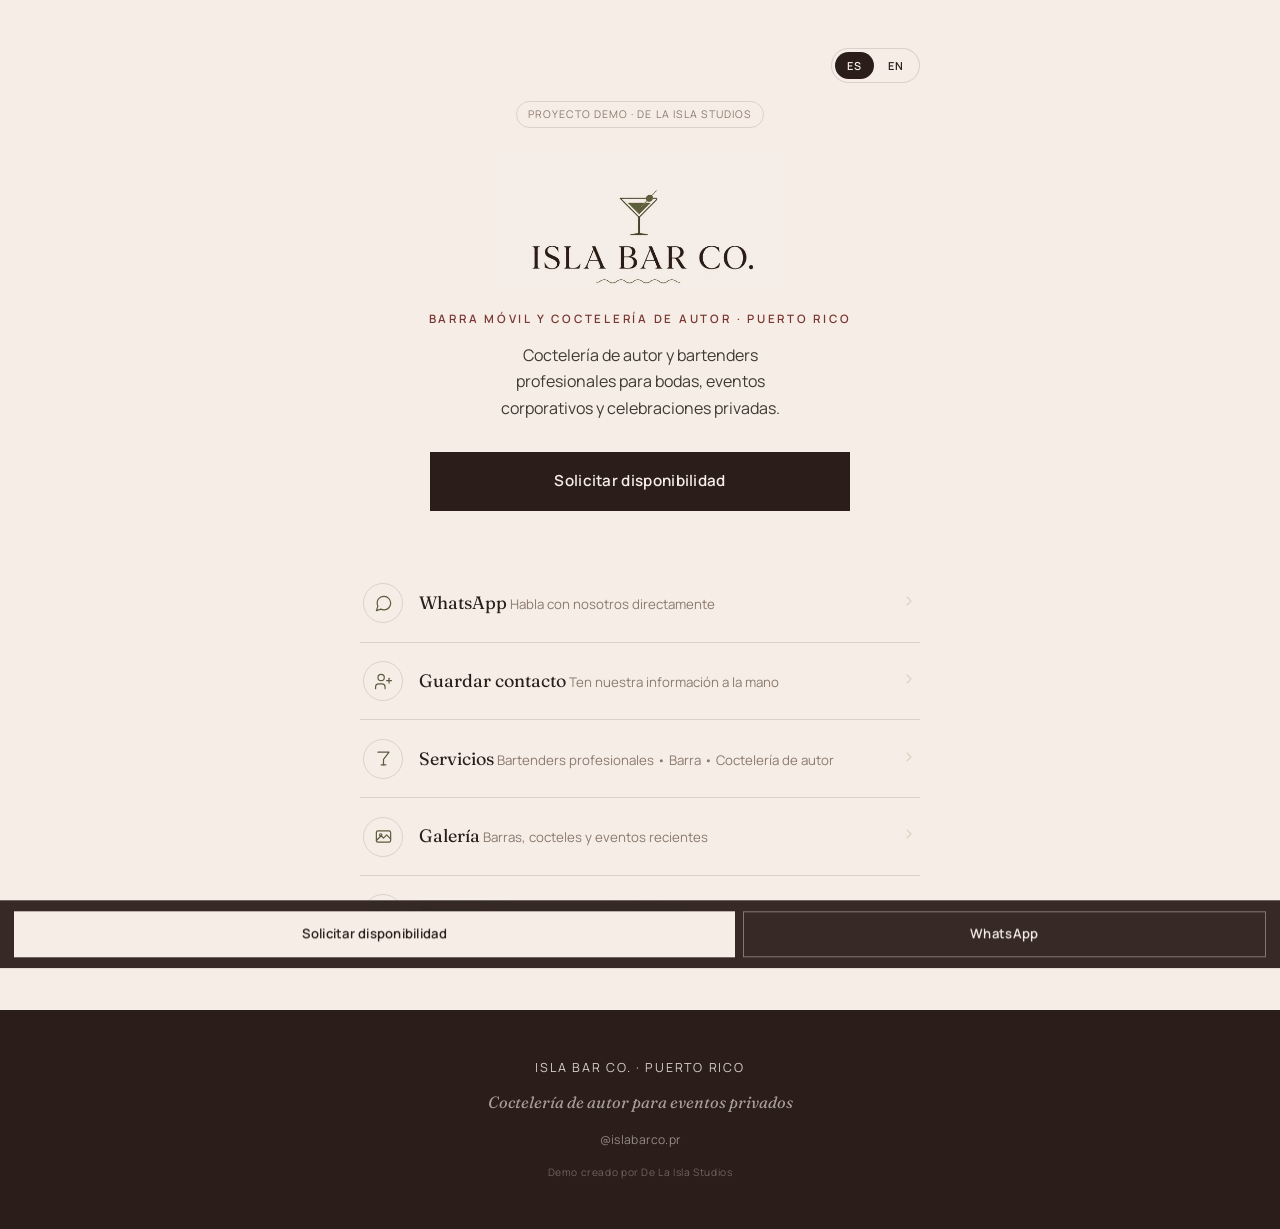
==== commit d5fa49d7: "Fix mobile-bar demo asset paths after folder migration; standardize demo-flag text across pages" ====
--- a/demos/mobile-bar/index.html
+++ b/demos/mobile-bar/index.html
@@ -14,7 +14,7 @@
 <link rel="preconnect" href="https://fonts.googleapis.com">
 <link rel="preconnect" href="https://fonts.gstatic.com" crossorigin>
 <link href="https://fonts.googleapis.com/css2?family=Fraunces:ital,wght@0,400;0,500;0,600;1,400;1,500&family=Manrope:wght@300;400;500;600;700&display=swap" rel="stylesheet">
-<link rel="stylesheet" href="/assets/css/site.css">
+<link rel="stylesheet" href="assets/css/site.css">
 </head>
 <body>
 
@@ -33,10 +33,10 @@
     </div>
 
     <span class="demo-flag">
-      <span class="es">Projecto demo</span><span class="en">Demo project</span> · De La Isla Studios
+      <span class="es">Proyecto Demo</span><span class="en">Demo Project</span> · De La Isla Studios
     </span>
 
-    <h1><img class="hero-logo" src="/assets/images/isla-bar-co-logo.webp" alt="Isla Bar Co."></h1>
+    <h1><img class="hero-logo" src="assets/images/isla-bar-co-logo.webp" alt="Isla Bar Co."></h1>
 
     <p class="eyebrow hero-eyebrow">
       <span class="es">Barra móvil y coctelería de autor · Puerto Rico</span><span class="en">Mobile Bar &amp; Craft Cocktails · Puerto Rico</span>
@@ -48,7 +48,7 @@
     </p>
 
     <div class="cta-stack">
-      <a class="btn" href="/cotizacion.html">
+      <a class="btn" href="cotizacion.html">
         <span class="es">Solicitar disponibilidad</span><span class="en">Request availability</span>
       </a>
     </div>
@@ -78,7 +78,7 @@
         <span class="qa-chevron" aria-hidden="true"><svg viewBox="0 0 24 24"><path d="M9 18l6-6-6-6"/></svg></span>
       </a>
 
-      <a class="qa-item" href="/islabarco.vcf">
+      <a class="qa-item" href="islabarco.vcf">
         <span class="qa-icon" aria-hidden="true">
           <svg viewBox="0 0 24 24"><circle cx="9" cy="7" r="4"/><path d="M2 21v-2a4 4 0 0 1 4-4h4a4 4 0 0 1 4 4v2"/><path d="M19 8v6"/><path d="M22 11h-6"/></svg>
         </span>
@@ -89,7 +89,7 @@
         <span class="qa-chevron" aria-hidden="true"><svg viewBox="0 0 24 24"><path d="M9 18l6-6-6-6"/></svg></span>
       </a>
 
-      <a class="qa-item" href="/servicios.html">
+      <a class="qa-item" href="servicios.html">
         <span class="qa-icon" aria-hidden="true">
           <svg viewBox="0 0 24 24"><path d="M5 4h14l-7 9v7"/><path d="M9 20h6"/></svg>
         </span>
@@ -100,7 +100,7 @@
         <span class="qa-chevron" aria-hidden="true"><svg viewBox="0 0 24 24"><path d="M9 18l6-6-6-6"/></svg></span>
       </a>
 
-      <a class="qa-item" href="/galeria.html">
+      <a class="qa-item" href="galeria.html">
         <span class="qa-icon" aria-hidden="true">
           <svg viewBox="0 0 24 24"><rect x="3" y="5" width="18" height="14" rx="2"/><circle cx="8.5" cy="10" r="1.5"/><path d="M21 15l-5-5-4 4-3-3-6 6"/></svg>
         </span>
@@ -111,7 +111,7 @@
         <span class="qa-chevron" aria-hidden="true"><svg viewBox="0 0 24 24"><path d="M9 18l6-6-6-6"/></svg></span>
       </a>
 
-      <a class="qa-item" href="/paquetes.html">
+      <a class="qa-item" href="paquetes.html">
         <span class="qa-icon" aria-hidden="true">
           <svg viewBox="0 0 24 24"><path d="M12 2 2 7l10 5 10-5-10-5z"/><path d="M2 17l10 5 10-5"/><path d="M2 12l10 5 10-5"/></svg>
         </span>
@@ -139,13 +139,13 @@
      STICKY BOTTOM BAR
      ========================================================= -->
 <div class="sticky-bar" id="stickyBar">
-  <a class="btn" style="flex:1.4;" href="/cotizacion.html">
+  <a class="btn" style="flex:1.4;" href="cotizacion.html">
     <span class="es">Solicitar disponibilidad</span><span class="en">Request availability</span>
   </a>
   <a class="btn btn--ghost wa-link" style="flex:1;" data-msg-es="Hola, vi la tarjeta digital de Isla Bar Co. y quisiera preguntar por disponibilidad para mi evento." data-msg-en="Hi, I saw the Isla Bar Co. digital card and wanted to ask about availability for my event."
      href="#" target="_blank" rel="noopener">WhatsApp</a>
 </div>
 
-<script src="/assets/js/site.js" defer></script>
+<script src="assets/js/site.js" defer></script>
 </body>
 </html>
--- a/demos/mobile-bar/assets/css/site.css
+++ b/demos/mobile-bar/assets/css/site.css
@@ -0,0 +1,311 @@
+/* =========================================================
+   Isla Bar Co. — shared design tokens + components
+   Used by every page. Change once, applies everywhere.
+   ========================================================= */
+
+:root{
+  --ink:#2A1D1A;
+  --air:#F5EDE6;
+  --brick:#7A3630;
+  --brick-deep:#4F211D;
+  --olive:#5C5A3E;
+  --olive-deep:#3F3E2A;
+  --stone:#8C7A6E;
+  --stone-soft:#DDD1C1;
+  --line:rgba(42,29,26,.13);
+  --display:"Fraunces", Georgia, serif;
+  --body:"Manrope", system-ui, -apple-system, sans-serif;
+  --safe-bottom:env(safe-area-inset-bottom, 0px);
+}
+
+*{box-sizing:border-box;}
+html{scroll-behavior:smooth;}
+body{
+  margin:0;background:var(--air);color:var(--ink);
+  font-family:var(--body);font-weight:400;
+  line-height:1.65;-webkit-font-smoothing:antialiased;
+  overflow-x:hidden;
+  display:flex;flex-direction:column;min-height:100vh;
+}
+main{flex:1;}
+img{display:block;max-width:100%;}
+a{color:inherit;text-decoration:none;}
+button{font-family:inherit;}
+
+html.lang-es .en{display:none !important;}
+html.lang-en .es{display:none !important;}
+
+:focus-visible{outline:2px solid var(--brick);outline-offset:3px;}
+
+h1,h2{font-family:var(--display);font-weight:500;margin:0;line-height:1.12;}
+p{margin:0 0 1em;}
+
+.sr-only{
+  position:absolute;width:1px;height:1px;padding:0;margin:-1px;
+  overflow:hidden;clip:rect(0,0,0,0);white-space:nowrap;border:0;
+}
+
+.wrap{max-width:600px;margin:0 auto;padding-inline:1.25rem;}
+
+.eyebrow{
+  font-family:var(--body);font-weight:600;font-size:.72rem;
+  letter-spacing:.24em;text-transform:uppercase;color:var(--brick);
+}
+
+/* ---------- language toggle ---------- */
+.hero-utility{display:flex;justify-content:flex-end;margin-bottom:1rem;}
+.lang-toggle{
+  display:flex;gap:2px;background:var(--air);
+  border:1px solid var(--line);border-radius:999px;padding:3px;
+}
+.lang-toggle button{
+  border:0;background:transparent;color:var(--ink);
+  padding:6px 12px;font-size:11px;letter-spacing:.08em;font-weight:600;
+  border-radius:999px;cursor:pointer;
+}
+html.lang-es .lang-toggle #btn-es,
+html.lang-en .lang-toggle #btn-en{background:var(--ink);color:var(--air);}
+
+/* ---------- buttons ---------- */
+.btn{
+  display:flex;align-items:center;justify-content:center;gap:.6em;
+  font-family:var(--body);font-weight:600;font-size:.95rem;
+  letter-spacing:.02em;padding:1.05em 1.4em;
+  border:1px solid var(--ink);background:var(--ink);color:var(--air);
+  cursor:pointer;width:100%;transition:transform .15s ease,background .25s ease,opacity .2s ease;
+}
+.btn:active{transform:scale(.98);}
+.btn--ghost{background:transparent;color:var(--ink);border-color:var(--ink);}
+
+@media (hover:hover){
+  .btn:hover{background:var(--brick-deep);border-color:var(--brick-deep);}
+  .btn--ghost:hover{background:rgba(42,29,26,.05);border-color:var(--ink);}
+}
+
+.cta-stack{display:flex;flex-direction:column;gap:.65rem;}
+
+/* =========================================================
+   HERO — index.html only: logo, eyebrow, tagline, CTA
+   ========================================================= */
+.hero{
+  background:var(--air);color:var(--ink);
+  text-align:center;
+  padding:2.4rem 1.25rem 1.2rem;
+}
+.hero-logo{
+  display:block;margin:0 auto 1.3rem;
+  width:100%;max-width:280px;height:auto;
+}
+.hero-eyebrow{display:block;margin-bottom:.9rem;}
+.hero-tagline{
+  font-size:1rem;color:#3f3a33;
+  max-width:32ch;margin:0 auto 1.9rem;
+}
+.hero .cta-stack{max-width:420px;margin:0 auto;}
+.demo-flag{
+  display:inline-block;font-size:.66rem;letter-spacing:.1em;text-transform:uppercase;
+  color:var(--stone);border:1px solid var(--line);border-radius:999px;
+  padding:.35em 1em;margin-bottom:1.6rem;
+}
+
+/* =========================================================
+   SUB-PAGE HEADER + INTRO — servicios/galeria/paquetes/cotizacion
+   ========================================================= */
+.page-header{
+  display:flex;align-items:center;justify-content:space-between;
+  padding:1.3rem 1.25rem 0;
+}
+.back-link{
+  display:inline-flex;align-items:center;gap:.35em;
+  font-family:var(--display);font-style:italic;font-size:.98rem;color:var(--ink);
+}
+.back-link svg{width:15px;height:15px;stroke:currentColor;fill:none;stroke-width:1.8;
+  stroke-linecap:round;stroke-linejoin:round;}
+
+.page-top{padding-top:1.8rem;text-align:center;}
+.page-top .demo-flag{margin-bottom:1.3rem;}
+.page-top .section-sub{max-width:36ch;margin-inline:auto;}
+
+.page-body{padding-top:2rem;padding-bottom:3.4rem;}
+
+/* =========================================================
+   SECTION SHELL — index.html quick actions only
+   ========================================================= */
+.section{padding-block:3.1rem;}
+.section + .section{border-top:1px solid var(--line);}
+#quick-actions{padding-top:1.3rem;}
+.section-title{font-size:1.4rem;margin-top:.25rem;}
+.section-sub{font-size:.9rem;color:var(--stone);margin:.5rem 0 0;}
+
+/* =========================================================
+   QUICK ACTIONS — the navigation hub (index.html)
+   ========================================================= */
+.qa-list{display:flex;flex-direction:column;}
+.qa-item{
+  display:flex;align-items:center;gap:1rem;
+  padding:1.15rem .2rem;border-top:1px solid var(--line);
+  transition:background .15s ease;
+}
+.qa-item:first-child{border-top:none;}
+.qa-item:active{background:rgba(42,29,26,.05);}
+@media (hover:hover){
+  .qa-item:hover{background:rgba(42,29,26,.03);}
+}
+.qa-icon{
+  flex-shrink:0;width:40px;height:40px;border-radius:50%;
+  border:1px solid var(--line);display:flex;align-items:center;justify-content:center;
+  color:var(--olive);
+}
+.qa-icon svg{width:19px;height:19px;stroke:currentColor;fill:none;stroke-width:1.5;
+  stroke-linecap:round;stroke-linejoin:round;}
+.qa-text{flex:1;min-width:0;}
+.qa-title{font-family:var(--display);font-size:1.12rem;line-height:1.2;}
+.qa-sub{font-size:.83rem;color:var(--stone);margin-top:.2rem;}
+.qa-chevron{flex-shrink:0;color:var(--stone-soft);}
+.qa-chevron svg{width:16px;height:16px;stroke:currentColor;fill:none;stroke-width:1.6;
+  stroke-linecap:round;stroke-linejoin:round;}
+
+/* =========================================================
+   SERVICIOS — chip list
+   ========================================================= */
+.service-note{
+  font-size:.92rem;color:var(--stone);
+  margin-top:1.3rem;max-width:52ch;
+}
+
+
+/* =========================================================
+   GALERÍA — compact photo grid
+   ========================================================= */
+.gallery-grid{display:grid;grid-template-columns:1fr;gap:.6rem;}
+@media (min-width:480px){
+  .gallery-grid{grid-template-columns:1fr 1fr;}
+}
+.gallery-item{
+  position:relative;aspect-ratio:1/1;overflow:hidden;
+  border:1px solid var(--line);background:var(--stone-soft);
+}
+.gallery-item img{width:100%;height:100%;object-fit:cover;display:block;}
+.gallery-item figcaption{
+  position:absolute;left:0;right:0;bottom:0;padding:.6em .75em;
+  background:linear-gradient(to top, rgba(42,29,26,.75), rgba(42,29,26,0));
+  color:var(--air);font-size:.72rem;letter-spacing:.03em;
+}
+.gallery-note{font-size:.79rem;color:var(--stone);margin-top:1.1rem;text-align:center;}
+
+/* =========================================================
+   PAQUETES — simple tier list
+   ========================================================= */
+.tier-list{display:flex;flex-direction:column;}
+.tier-item{padding:1.3rem .1rem;border-top:1px solid var(--line);}
+.tier-item:first-child{border-top:none;padding-top:0;}
+.tier-name{
+  font-family:var(--display);font-style:italic;font-weight:500;font-size:1.05rem;
+  color:var(--olive);margin-bottom:.35rem;
+}
+.tier-desc{font-size:.92rem;color:var(--stone);margin:0;}
+.tier-note{font-size:.83rem;color:var(--stone);margin-top:1.4rem;}
+
+/* =========================================================
+   FORM — availability request
+   ========================================================= */
+.form-field{margin-bottom:1.25rem;}
+.form-field label{
+  display:block;font-size:.72rem;font-weight:600;letter-spacing:.08em;
+  text-transform:uppercase;color:var(--ink);margin-bottom:.45rem;
+}
+.form-field input,
+.form-field select,
+.form-field textarea{
+  width:100%;padding:.85em 1em;border:1px solid var(--line);
+  background:#fff;font-family:var(--body);font-size:.95rem;
+  color:var(--ink);border-radius:3px;transition:border-color .15s ease;
+}
+.form-field input:focus,
+.form-field select:focus,
+.form-field textarea:focus{border-color:var(--brick);}
+.form-field textarea{resize:vertical;min-height:90px;}
+
+/* custom select arrow, replacing the default OS dropdown chevron */
+.form-field select{
+  appearance:none;-webkit-appearance:none;-moz-appearance:none;
+  background-image:url("data:image/svg+xml,%3Csvg xmlns='http://www.w3.org/2000/svg' viewBox='0 0 24 24'%3E%3Cpath d='M6 9l6 6 6-6' fill='none' stroke='%237A3630' stroke-width='1.8' stroke-linecap='round' stroke-linejoin='round'/%3E%3C/svg%3E");
+  background-repeat:no-repeat;
+  background-position:right 1em center;
+  background-size:13px 13px;
+  padding-right:2.6em;
+  cursor:pointer;
+}
+
+/* remove native up/down spinner on the guest-count number field */
+.form-field input[type="number"]::-webkit-outer-spin-button,
+.form-field input[type="number"]::-webkit-inner-spin-button{
+  -webkit-appearance:none;
+  margin:0;
+}
+.form-field input[type="number"]{
+  -moz-appearance:textfield;
+}
+
+/* soften the native date/time picker icon so it doesn't look like a raw OS control */
+.form-field input[type="date"]::-webkit-calendar-picker-indicator,
+.form-field input[type="time"]::-webkit-calendar-picker-indicator{
+  opacity:.6;
+  cursor:pointer;
+}
+.form-note{font-size:.79rem;color:var(--stone);margin-top:1rem;text-align:center;}
+.form-status{
+  font-size:.85rem;color:var(--brick);text-align:center;margin-top:.7rem;min-height:1.2em;
+}
+
+/* =========================================================
+   FOOTER
+   ========================================================= */
+footer{text-align:center;padding:3rem 1.25rem calc(3rem + var(--safe-bottom));background:var(--ink);}
+.footer-brand{
+  font-size:.78rem;letter-spacing:.14em;text-transform:uppercase;
+  color:rgba(245,237,230,.85);margin:0 0 .6rem;
+}
+.footer-tagline{
+  font-family:var(--display);font-style:italic;font-size:1.02rem;
+  color:rgba(245,237,230,.62);margin:0 0 .9rem;
+}
+.footer-instagram{
+  display:block;font-family:var(--body);font-weight:400;
+  font-size:.76rem;letter-spacing:.03em;
+  color:rgba(245,237,230,.52);margin:0 0 .9rem;
+  text-decoration:none;
+}
+.footer-credit{
+  font-size:.64rem;letter-spacing:.06em;text-transform:none;
+  color:rgba(245,237,230,.34);margin:0;
+}
+
+/* =========================================================
+   STICKY BOTTOM BAR
+   ========================================================= */
+.sticky-bar{
+  position:fixed;left:0;right:0;bottom:0;z-index:10;
+  background:rgba(42,29,26,.94);backdrop-filter:blur(10px);
+  padding:.7rem .9rem calc(.7rem + var(--safe-bottom));
+  transform:translateY(100%);transition:transform .3s ease;
+  display:flex;gap:.5rem;
+}
+.sticky-bar.visible{transform:translateY(0);}
+.sticky-bar .btn{padding:.85em 1em;font-size:.82rem;background:var(--air);color:var(--ink);border-color:var(--air);}
+.sticky-bar .btn--ghost{background:transparent;border-color:rgba(245,237,230,.4);color:var(--air);}
+@media (hover:hover){
+  .sticky-bar .btn:hover{background:var(--brick);border-color:var(--brick);color:var(--air);}
+  .sticky-bar .btn--ghost:hover{background:rgba(245,237,230,.08);border-color:rgba(245,237,230,.6);}
+}
+
+@media (prefers-reduced-motion:reduce){
+  *{scroll-behavior:auto !important;transition:none !important;}
+}
+
+@media (min-width:640px){
+  .hero{padding-top:3rem;padding-bottom:1.6rem;}
+  .section{padding-block:3.6rem;}
+  #quick-actions{padding-top:1.8rem;}
+  .page-body{padding-top:2.6rem;}
+}
